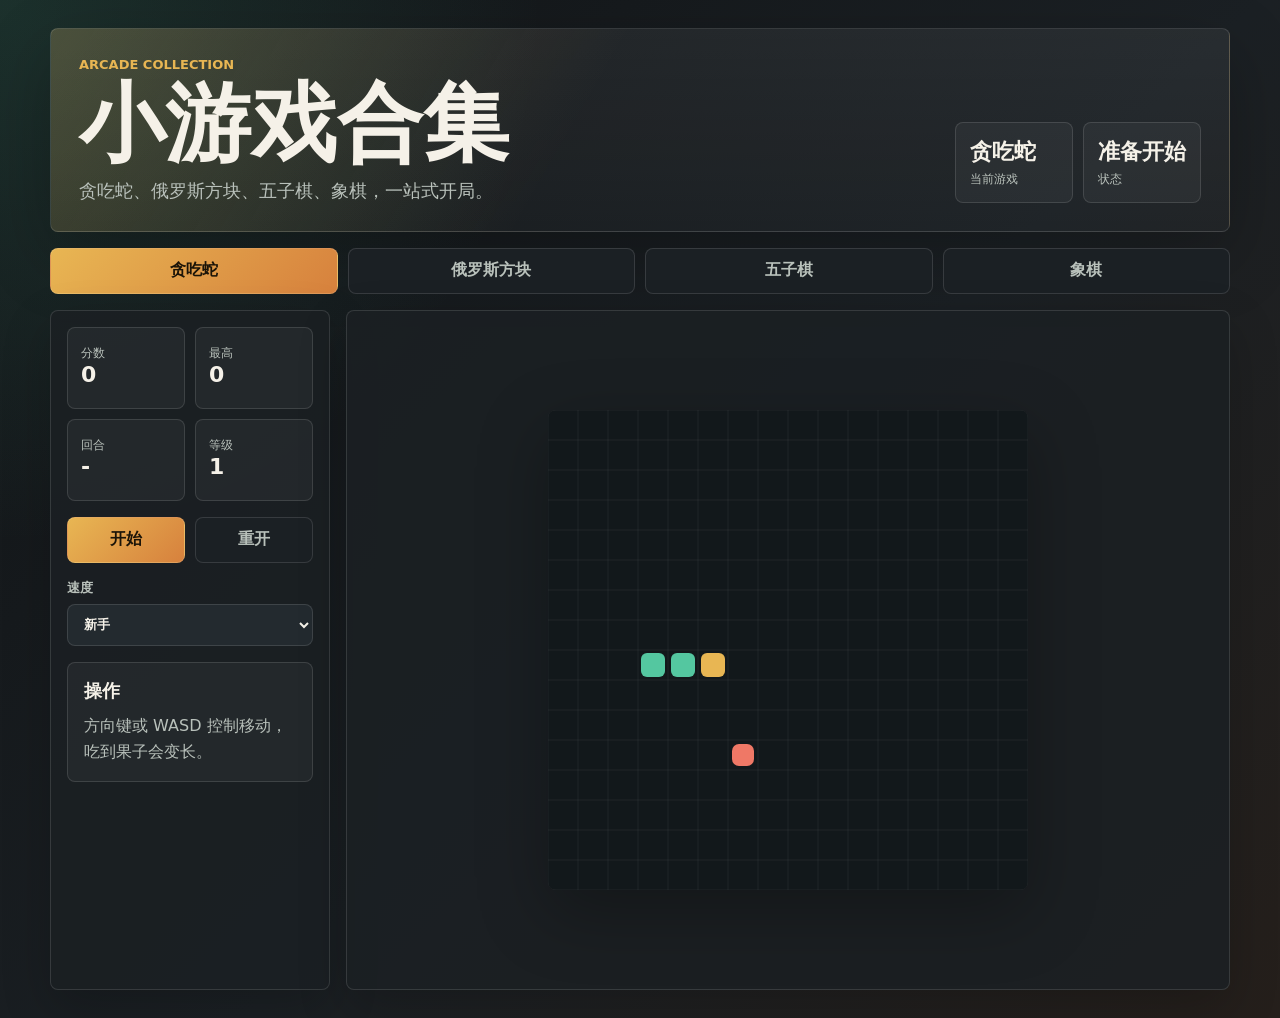
==== index.html @ adc2804f "Build mini games Android APK workflow" ====
<!doctype html>
<html lang="zh-CN">
  <head>
    <meta charset="UTF-8" />
    <meta name="viewport" content="width=device-width, initial-scale=1.0" />
    <title>小游戏合集</title>
    <link rel="stylesheet" href="styles.css" />
  </head>
  <body>
    <div id="splash" class="splash">
      <img src="assets/logo.jpg" alt="应用 Logo" />
      <div class="splash-title">
        <span>润</span><span>杰</span><span>的</span><span>小</span><span>游</span><span>戏</span>
      </div>
    </div>

    <main class="app-shell">
      <section class="hero">
        <div>
          <p class="eyebrow">Arcade Collection</p>
          <h1>小游戏合集</h1>
          <p class="subtitle">贪吃蛇、俄罗斯方块、五子棋、象棋，一站式开局。</p>
        </div>
        <div class="hero-stats">
          <div><span id="gameLabel">贪吃蛇</span><small>当前游戏</small></div>
          <div><span id="statusLabel">准备开始</span><small>状态</small></div>
        </div>
      </section>

      <nav class="game-tabs" aria-label="游戏列表">
        <button class="tab active" data-game="snake">贪吃蛇</button>
        <button class="tab" data-game="tetris">俄罗斯方块</button>
        <button class="tab" data-game="gomoku">五子棋</button>
        <button class="tab" data-game="xiangqi">象棋</button>
      </nav>

      <section class="stage">
        <aside class="side-panel">
          <div class="score-grid">
            <div>
              <small>分数</small>
              <strong id="score">0</strong>
            </div>
            <div>
              <small>最高</small>
              <strong id="best">0</strong>
            </div>
            <div>
              <small>回合</small>
              <strong id="turn">-</strong>
            </div>
            <div>
              <small>等级</small>
              <strong id="level">1</strong>
            </div>
          </div>

          <div class="controls">
            <button id="startBtn" class="primary">开始</button>
            <button id="resetBtn">重开</button>
          </div>

          <div class="settings">
            <label id="speedControl">
              <span>速度</span>
              <select id="snakeSpeed">
                <option value="240" selected>新手</option>
                <option value="180">中速</option>
                <option value="125">高速</option>
                <option value="85">极限</option>
              </select>
            </label>
            <label id="modeControl">
              <span>模式</span>
              <select id="battleMode">
                <option value="human">双人对战</option>
                <option value="ai" selected>人机对战</option>
              </select>
            </label>
            <label id="difficultyControl">
              <span>难度</span>
              <select id="aiLevel">
                <option value="beginner">新手</option>
                <option value="medium" selected>中级</option>
                <option value="master">大师</option>
              </select>
            </label>
          </div>

          <div class="help">
            <h2 id="helpTitle">操作</h2>
            <p id="helpText">方向键或 WASD 控制移动，吃到果子会变长。</p>
          </div>
        </aside>

        <section class="game-area">
          <canvas id="snakeCanvas" width="480" height="480" class="game-canvas active"></canvas>
          <div id="tetrisWrap" class="tetris-wrap">
            <canvas id="tetrisCanvas" width="300" height="600" class="game-canvas"></canvas>
            <aside class="next-panel">
              <small>下一个</small>
              <canvas id="nextCanvas" width="150" height="150"></canvas>
            </aside>
          </div>
          <canvas id="gomokuCanvas" width="560" height="560" class="game-canvas"></canvas>
          <div id="xiangqiBoard" class="xiangqi-board" aria-label="中国象棋棋盘"></div>
          <button id="fallBtn" class="fall-btn">下落</button>
        </section>
      </section>
    </main>

    <div id="resultModal" class="modal" role="dialog" aria-modal="true" aria-labelledby="modalTitle">
      <div class="modal-card">
        <p class="eyebrow">本局结束</p>
        <h2 id="modalTitle">游戏结束</h2>
        <p id="modalMessage">本局已经无法继续进行。</p>
        <button id="modalRestart" class="primary">重开本局</button>
      </div>
    </div>

    <script src="vendor/xqwlight/position.js"></script>
    <script src="vendor/xqwlight/search.js"></script>
    <script src="vendor/xqwlight/book.js"></script>
    <script src="vendor/xqwlight/cchess.js"></script>
    <script src="app.js"></script>
  </body>
</html>
---- styles.css ----
:root {
  color-scheme: dark;
  --bg: #111416;
  --panel: #1b2024;
  --panel-2: #232a2f;
  --text: #f5f1e8;
  --muted: #b9c1bb;
  --line: rgba(255, 255, 255, 0.12);
  --gold: #e8b653;
  --jade: #54c7a0;
  --coral: #ef7866;
  --ink: #151515;
}

* {
  box-sizing: border-box;
}

body {
  margin: 0;
  min-height: 100vh;
  font-family:
    Inter, "Microsoft YaHei", "PingFang SC", system-ui, -apple-system, sans-serif;
  background:
    radial-gradient(circle at top left, rgba(84, 199, 160, 0.16), transparent 34rem),
    linear-gradient(135deg, #111416 0%, #1b2024 55%, #251f1b 100%);
  color: var(--text);
}

.splash {
  position: fixed;
  inset: 0;
  z-index: 50;
  display: grid;
  place-items: center;
  align-content: center;
  gap: 22px;
  background: #111416;
  animation: splashExit 0.7s ease 5.3s forwards;
}

.splash img {
  width: min(46vw, 230px);
  aspect-ratio: 1;
  border-radius: 28px;
  object-fit: cover;
  opacity: 0;
  transform: scale(0.92);
  animation: logoAppear 2.6s ease forwards;
  box-shadow: 0 26px 90px rgba(0, 0, 0, 0.46);
}

.splash-title {
  display: flex;
  gap: 6px;
  font-size: clamp(28px, 8vw, 48px);
  font-weight: 950;
  color: var(--gold);
}

.splash-title span {
  opacity: 0;
  transform: translateY(56px) scale(0.92);
  animation: titleHop 0.72s cubic-bezier(0.2, 1.4, 0.28, 1) forwards;
}

.splash-title span:nth-child(1) { animation-delay: 2.25s; }
.splash-title span:nth-child(2) { animation-delay: 2.45s; }
.splash-title span:nth-child(3) { animation-delay: 2.65s; }
.splash-title span:nth-child(4) { animation-delay: 2.85s; }
.splash-title span:nth-child(5) { animation-delay: 3.05s; }
.splash-title span:nth-child(6) { animation-delay: 3.25s; }

@keyframes logoAppear {
  0% { opacity: 0; transform: scale(0.86); filter: blur(8px); }
  100% { opacity: 1; transform: scale(1); filter: blur(0); }
}

@keyframes titleHop {
  0% { opacity: 0; transform: translateY(56px) scale(0.92); }
  68% { opacity: 1; transform: translateY(-8px) scale(1.05); }
  100% { opacity: 1; transform: translateY(0) scale(1); }
}

@keyframes splashExit {
  to { opacity: 0; visibility: hidden; pointer-events: none; }
}

button {
  border: 0;
  color: inherit;
  font: inherit;
  cursor: pointer;
}

.app-shell {
  width: min(1180px, calc(100% - 32px));
  margin: 0 auto;
  padding: 28px 0;
}

.hero {
  display: flex;
  align-items: end;
  justify-content: space-between;
  gap: 24px;
  min-height: 176px;
  padding: 28px;
  border: 1px solid var(--line);
  border-radius: 8px;
  background:
    linear-gradient(120deg, rgba(232, 182, 83, 0.18), transparent 45%),
    linear-gradient(180deg, rgba(255, 255, 255, 0.06), rgba(255, 255, 255, 0.02));
  box-shadow: 0 24px 70px rgba(0, 0, 0, 0.24);
}

.eyebrow {
  margin: 0 0 10px;
  color: var(--gold);
  font-size: 13px;
  font-weight: 800;
  text-transform: uppercase;
}

h1 {
  margin: 0;
  font-size: clamp(42px, 8vw, 86px);
  line-height: 0.96;
}

.subtitle {
  max-width: 620px;
  margin: 14px 0 0;
  color: var(--muted);
  font-size: 18px;
}

.hero-stats {
  display: grid;
  grid-template-columns: repeat(2, minmax(118px, 1fr));
  gap: 10px;
}

.hero-stats div,
.score-grid div,
.help {
  border: 1px solid var(--line);
  border-radius: 8px;
  background: rgba(255, 255, 255, 0.045);
}

.hero-stats div {
  padding: 14px;
}

.hero-stats span,
.score-grid strong {
  display: block;
  font-size: 22px;
  font-weight: 850;
}

small {
  display: block;
  margin-top: 4px;
  color: var(--muted);
  font-size: 12px;
}

.game-tabs {
  display: grid;
  grid-template-columns: repeat(4, 1fr);
  gap: 10px;
  margin: 16px 0;
}

.tab,
.controls button {
  min-height: 46px;
  border: 1px solid var(--line);
  border-radius: 8px;
  background: var(--panel);
  color: var(--muted);
  font-weight: 750;
  transition: transform 0.16s ease, background 0.16s ease, color 0.16s ease;
}

.tab:hover,
.controls button:hover {
  transform: translateY(-1px);
  color: var(--text);
}

.tab.active,
.controls .primary {
  background: linear-gradient(135deg, var(--gold), #d7813d);
  color: #1b1408;
}

.stage {
  display: grid;
  grid-template-columns: 280px 1fr;
  gap: 16px;
  align-items: stretch;
}

.side-panel,
.game-area {
  border: 1px solid var(--line);
  border-radius: 8px;
  background: rgba(27, 32, 36, 0.86);
  box-shadow: 0 18px 50px rgba(0, 0, 0, 0.2);
}

.side-panel {
  padding: 16px;
}

.score-grid {
  display: grid;
  grid-template-columns: repeat(2, 1fr);
  gap: 10px;
}

.score-grid div {
  min-height: 82px;
  padding: 13px;
}

.controls {
  display: grid;
  grid-template-columns: 1fr 1fr;
  gap: 10px;
  margin: 16px 0;
}

.settings {
  display: grid;
  gap: 10px;
  margin-bottom: 16px;
}

.settings label {
  display: grid;
  gap: 7px;
  color: var(--muted);
  font-size: 13px;
  font-weight: 750;
}

.settings select {
  width: 100%;
  min-height: 42px;
  border: 1px solid var(--line);
  border-radius: 8px;
  background: var(--panel-2);
  color: var(--text);
  padding: 0 12px;
  font: inherit;
}

.settings .hidden {
  display: none;
}

.help {
  padding: 16px;
}

.help h2 {
  margin: 0 0 10px;
  font-size: 18px;
}

.help p {
  margin: 0;
  color: var(--muted);
  line-height: 1.65;
}

.game-area {
  position: relative;
  display: grid;
  place-items: center;
  min-height: 680px;
  padding: 22px;
  overflow: auto;
}

.fall-btn {
  display: none;
  position: absolute;
  right: 24px;
  bottom: 24px;
  min-width: 86px;
  min-height: 52px;
  border-radius: 8px;
  background: linear-gradient(135deg, var(--jade), #2e9d80);
  color: #081713;
  font-weight: 900;
  box-shadow: 0 14px 34px rgba(0, 0, 0, 0.28);
}

.fall-btn.show {
  display: block;
}

.game-canvas {
  display: none;
  max-width: 100%;
  height: auto;
  border-radius: 8px;
  background: #101416;
  box-shadow: inset 0 0 0 1px var(--line), 0 22px 70px rgba(0, 0, 0, 0.28);
}

.game-canvas.active,
.xiangqi-board.active,
.tetris-wrap.active {
  display: block;
}

.tetris-wrap {
  display: none;
  grid-template-columns: auto 170px;
  gap: 18px;
  align-items: start;
}

.tetris-wrap.active {
  display: grid;
}

.tetris-wrap .game-canvas {
  display: block;
}

.next-panel {
  border: 1px solid var(--line);
  border-radius: 8px;
  background: rgba(255, 255, 255, 0.045);
  padding: 14px;
}

.next-panel small {
  margin: 0 0 10px;
  color: var(--gold);
  font-weight: 850;
}

#nextCanvas {
  width: 100%;
  height: auto;
  border-radius: 8px;
  background: #101416;
  box-shadow: inset 0 0 0 1px var(--line);
}

.xiangqi-board {
  display: none;
  position: relative;
  width: min(640px, 88vw);
  aspect-ratio: 9 / 10;
  border: 3px solid #4a2a17;
  border-radius: 8px;
  background: #d7a35d;
  box-shadow: inset 0 0 0 8px rgba(93, 50, 22, 0.12), 0 24px 70px rgba(0, 0, 0, 0.24);
}

.x-line {
  position: absolute;
  background: rgba(64, 35, 18, 0.72);
  pointer-events: none;
}

.x-river {
  position: absolute;
  left: 0;
  right: 0;
  top: 45%;
  height: 10%;
  display: grid;
  place-items: center;
  color: rgba(72, 37, 17, 0.56);
  font-size: clamp(22px, 5vw, 42px);
  font-weight: 900;
  pointer-events: none;
}

.piece {
  position: absolute;
  display: grid;
  place-items: center;
  width: 8.5%;
  aspect-ratio: 1;
  transform: translate(-50%, -50%);
  border-radius: 50%;
  border: 2px solid #5b321c;
  background: #f6ddaf;
  color: #1c1712;
  font-size: clamp(16px, 3.4vw, 28px);
  font-weight: 900;
  box-shadow: 0 5px 0 rgba(81, 43, 20, 0.35), 0 14px 26px rgba(35, 20, 12, 0.2);
}

.piece.red {
  color: #c92620;
}

.piece.selected {
  outline: 4px solid rgba(84, 199, 160, 0.88);
}

.modal {
  position: fixed;
  inset: 0;
  z-index: 20;
  display: none;
  place-items: center;
  padding: 22px;
  background: rgba(10, 12, 14, 0.72);
  backdrop-filter: blur(10px);
}

.modal.show {
  display: grid;
}

.modal-card {
  width: min(420px, 100%);
  border: 1px solid var(--line);
  border-radius: 8px;
  background: linear-gradient(180deg, #232a2f, #171b1f);
  padding: 26px;
  box-shadow: 0 28px 90px rgba(0, 0, 0, 0.42);
  text-align: center;
}

.modal-card h2 {
  margin: 6px 0 12px;
  font-size: 32px;
}

.modal-card p {
  margin: 0 0 18px;
  color: var(--muted);
  line-height: 1.65;
}

.modal-card button {
  width: 100%;
  min-height: 48px;
  border-radius: 8px;
  background: linear-gradient(135deg, var(--gold), #d7813d);
  color: #1b1408;
  font-weight: 850;
}

@media (max-width: 860px) {
  .app-shell {
    width: min(100% - 20px, 680px);
    padding: 10px 0 20px;
  }

  .hero,
  .stage {
    grid-template-columns: 1fr;
  }

  .hero {
    display: block;
    padding: 22px;
  }

  .hero-stats {
    margin-top: 18px;
  }

  .game-tabs {
    grid-template-columns: repeat(2, 1fr);
  }

  .game-area {
    min-height: 420px;
    padding: 12px;
  }

  .fall-btn {
    right: 16px;
    bottom: 16px;
  }

  .tetris-wrap {
    grid-template-columns: 1fr;
  }

  .next-panel {
    width: min(180px, 100%);
    margin: 0 auto;
  }
}
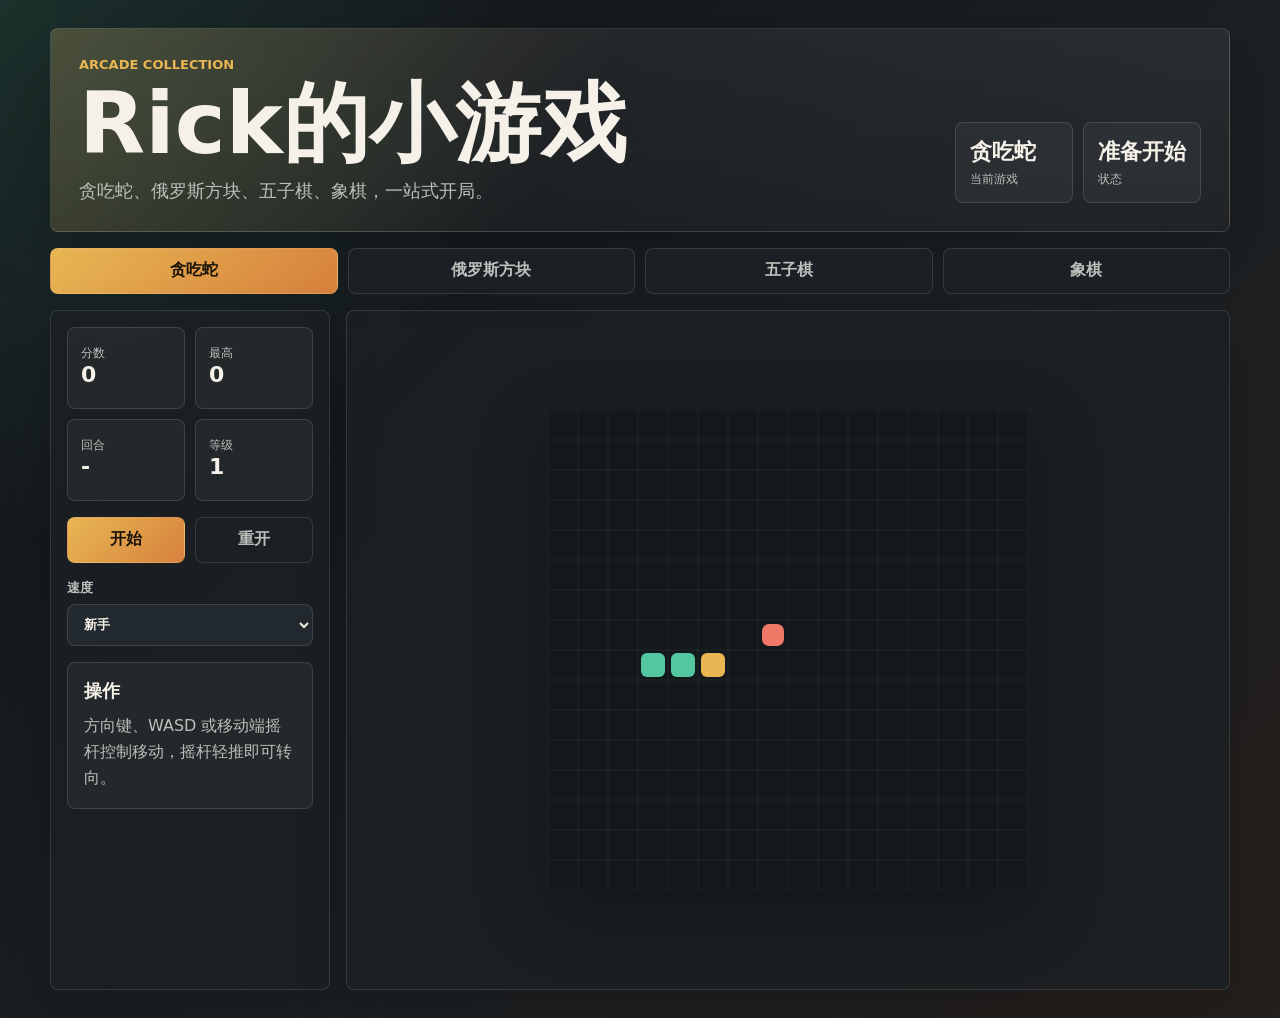
==== commit e4157a9b: "Improve mobile controls and xiangqi board" ====
--- a/index.html
+++ b/index.html
@@ -3,14 +3,16 @@
   <head>
     <meta charset="UTF-8" />
     <meta name="viewport" content="width=device-width, initial-scale=1.0" />
-    <title>小游戏合集</title>
+    <title>Rick的小游戏</title>
     <link rel="stylesheet" href="styles.css" />
   </head>
   <body>
     <div id="splash" class="splash">
-      <img src="assets/logo.jpg" alt="应用 Logo" />
+      <div class="splash-logo-wrap">
+        <img src="assets/logo.jpg" alt="Rick的小游戏 Logo" />
+      </div>
       <div class="splash-title">
-        <span>润</span><span>杰</span><span>的</span><span>小</span><span>游</span><span>戏</span>
+        <span>R</span><span>i</span><span>c</span><span>k</span><span>的</span><span>小游戏</span>
       </div>
     </div>
 
@@ -18,7 +20,7 @@
       <section class="hero">
         <div>
           <p class="eyebrow">Arcade Collection</p>
-          <h1>小游戏合集</h1>
+          <h1>Rick的小游戏</h1>
           <p class="subtitle">贪吃蛇、俄罗斯方块、五子棋、象棋，一站式开局。</p>
         </div>
         <div class="hero-stats">
@@ -89,7 +91,7 @@
 
           <div class="help">
             <h2 id="helpTitle">操作</h2>
-            <p id="helpText">方向键或 WASD 控制移动，吃到果子会变长。</p>
+            <p id="helpText">方向键、WASD 或摇杆控制移动，吃到果子会变长。</p>
           </div>
         </aside>
 
@@ -104,7 +106,18 @@
           </div>
           <canvas id="gomokuCanvas" width="560" height="560" class="game-canvas"></canvas>
           <div id="xiangqiBoard" class="xiangqi-board" aria-label="中国象棋棋盘"></div>
-          <button id="fallBtn" class="fall-btn">下落</button>
+
+          <div id="snakeStick" class="joystick" aria-label="贪吃蛇方向摇杆">
+            <div class="joystick-base">
+              <div id="joystickKnob" class="joystick-knob"></div>
+            </div>
+          </div>
+
+          <div id="tetrisControls" class="tetris-controls" aria-label="俄罗斯方块移动控制">
+            <button id="tetrisLeft" type="button">左</button>
+            <button id="fallBtn" type="button">下落</button>
+            <button id="tetrisRight" type="button">右</button>
+          </div>
         </section>
       </section>
     </main>
--- a/styles.css
+++ b/styles.css
@@ -34,28 +34,39 @@
   display: grid;
   place-items: center;
   align-content: center;
-  gap: 22px;
-  background: #111416;
+  gap: 18px;
+  background: #fff;
   animation: splashExit 0.7s ease 5.3s forwards;
 }
 
-.splash img {
+.splash-logo-wrap {
   width: min(46vw, 230px);
   aspect-ratio: 1;
-  border-radius: 28px;
-  object-fit: cover;
+  display: grid;
+  place-items: center;
+  border-radius: 30px;
+  background: #fff;
   opacity: 0;
   transform: scale(0.92);
   animation: logoAppear 2.6s ease forwards;
-  box-shadow: 0 26px 90px rgba(0, 0, 0, 0.46);
+  box-shadow: 0 18px 52px rgba(22, 24, 28, 0.08);
+}
+
+.splash img {
+  width: 100%;
+  height: 100%;
+  border-radius: 28px;
+  object-fit: cover;
 }
 
 .splash-title {
   display: flex;
-  gap: 6px;
-  font-size: clamp(28px, 8vw, 48px);
+  align-items: baseline;
+  gap: 5px;
+  font-size: clamp(28px, 8vw, 46px);
   font-weight: 950;
-  color: var(--gold);
+  color: #16181c;
+  letter-spacing: 0;
 }
 
 .splash-title span {
@@ -288,21 +299,84 @@
 }
 
 .fall-btn {
+  min-width: 88px;
+}
+
+.joystick,
+.tetris-controls {
   display: none;
+  min-width: 86px;
+}
+
+.joystick.show {
+  display: grid;
+}
+
+.joystick {
   position: absolute;
-  right: 24px;
+  left: 24px;
   bottom: 24px;
-  min-width: 86px;
+  width: 126px;
+  aspect-ratio: 1;
+  place-items: center;
+  touch-action: none;
+  user-select: none;
+}
+
+.joystick-base {
+  position: relative;
+  width: 112px;
+  aspect-ratio: 1;
+  border: 1px solid rgba(255, 255, 255, 0.28);
+  border-radius: 50%;
+  background:
+    radial-gradient(circle at 50% 50%, rgba(255, 255, 255, 0.18), rgba(255, 255, 255, 0.05) 62%, rgba(255, 255, 255, 0.12));
+  box-shadow: 0 16px 36px rgba(0, 0, 0, 0.34);
+  backdrop-filter: blur(10px);
+}
+
+.joystick-knob {
+  position: absolute;
+  left: 50%;
+  top: 50%;
+  width: 48px;
+  aspect-ratio: 1;
+  border-radius: 50%;
+  transform: translate(-50%, -50%);
+  background: linear-gradient(135deg, var(--gold), #f6d48a);
+  box-shadow: 0 8px 18px rgba(0, 0, 0, 0.28);
+  transition: transform 0.08s ease;
+}
+
+.tetris-controls.show {
+  display: grid;
+}
+
+.tetris-controls {
+  position: absolute;
+  left: 50%;
+  bottom: 18px;
+  transform: translateX(-50%);
+  grid-template-columns: repeat(3, minmax(74px, 1fr));
+  gap: 10px;
+  width: min(320px, calc(100% - 28px));
+}
+
+.tetris-controls button {
   min-height: 52px;
   border-radius: 8px;
+  background: rgba(255, 255, 255, 0.12);
+  color: #081713;
+  color: var(--text);
+  font-weight: 900;
+  border: 1px solid rgba(255, 255, 255, 0.18);
+  box-shadow: 0 14px 34px rgba(0, 0, 0, 0.28);
+  backdrop-filter: blur(10px);
+}
+
+.tetris-controls #fallBtn {
   background: linear-gradient(135deg, var(--jade), #2e9d80);
   color: #081713;
-  font-weight: 900;
-  box-shadow: 0 14px 34px rgba(0, 0, 0, 0.28);
-}
-
-.fall-btn.show {
-  display: block;
 }
 
 .game-canvas {
@@ -361,29 +435,38 @@
   position: relative;
   width: min(640px, 88vw);
   aspect-ratio: 9 / 10;
-  border: 3px solid #4a2a17;
-  border-radius: 8px;
-  background: #d7a35d;
-  box-shadow: inset 0 0 0 8px rgba(93, 50, 22, 0.12), 0 24px 70px rgba(0, 0, 0, 0.24);
+  border: 5px solid #2e2118;
+  border-radius: 8px;
+  background:
+    linear-gradient(90deg, rgba(255, 228, 156, 0.22), transparent 9%, transparent 91%, rgba(102, 63, 29, 0.18)),
+    linear-gradient(180deg, #e5b86c, #d9a157 48%, #e2ae62);
+  box-shadow:
+    inset 0 0 0 9px rgba(85, 48, 22, 0.12),
+    inset 0 0 42px rgba(90, 52, 18, 0.18),
+    0 24px 70px rgba(0, 0, 0, 0.24);
+  overflow: visible;
 }
 
 .x-line {
   position: absolute;
-  background: rgba(64, 35, 18, 0.72);
+  background: rgba(69, 42, 22, 0.78);
   pointer-events: none;
 }
 
 .x-river {
   position: absolute;
-  left: 0;
-  right: 0;
+  left: 7%;
+  right: 7%;
   top: 45%;
   height: 10%;
   display: grid;
   place-items: center;
-  color: rgba(72, 37, 17, 0.56);
-  font-size: clamp(22px, 5vw, 42px);
+  border-top: 4px solid rgba(69, 42, 22, 0.72);
+  border-bottom: 4px solid rgba(69, 42, 22, 0.72);
+  color: rgba(89, 54, 26, 0.52);
+  font-size: clamp(22px, 5vw, 40px);
   font-weight: 900;
+  letter-spacing: 0;
   pointer-events: none;
 }
 
@@ -391,16 +474,18 @@
   position: absolute;
   display: grid;
   place-items: center;
-  width: 8.5%;
+  width: clamp(32px, 8.1%, 58px);
   aspect-ratio: 1;
   transform: translate(-50%, -50%);
   border-radius: 50%;
-  border: 2px solid #5b321c;
-  background: #f6ddaf;
+  border: 4px solid #6f3d20;
+  background: radial-gradient(circle at 35% 28%, #fff2c6, #f2d18e 70%, #d9a962);
   color: #1c1712;
-  font-size: clamp(16px, 3.4vw, 28px);
+  font-size: clamp(17px, 3.3vw, 28px);
   font-weight: 900;
-  box-shadow: 0 5px 0 rgba(81, 43, 20, 0.35), 0 14px 26px rgba(35, 20, 12, 0.2);
+  box-shadow: 0 5px 0 rgba(68, 36, 18, 0.5), 0 13px 24px rgba(35, 20, 12, 0.28);
+  z-index: 2;
+  touch-action: manipulation;
 }
 
 .piece.red {
@@ -408,7 +493,8 @@
 }
 
 .piece.selected {
-  outline: 4px solid rgba(84, 199, 160, 0.88);
+  outline: 4px solid rgba(84, 199, 160, 0.92);
+  outline-offset: 3px;
 }
 
 .modal {
@@ -485,9 +571,18 @@
     padding: 12px;
   }
 
-  .fall-btn {
-    right: 16px;
-    bottom: 16px;
+  .joystick {
+    left: 14px;
+    bottom: 14px;
+    width: 110px;
+  }
+
+  .joystick-base {
+    width: 100px;
+  }
+
+  .joystick-knob {
+    width: 42px;
   }
 
   .tetris-wrap {
@@ -498,4 +593,15 @@
     width: min(180px, 100%);
     margin: 0 auto;
   }
-}
+
+  .xiangqi-board {
+    width: min(94vw, 620px);
+  }
+}
+
+@media (pointer: fine) and (min-width: 861px) {
+  .joystick.show,
+  .tetris-controls.show {
+    display: none;
+  }
+}
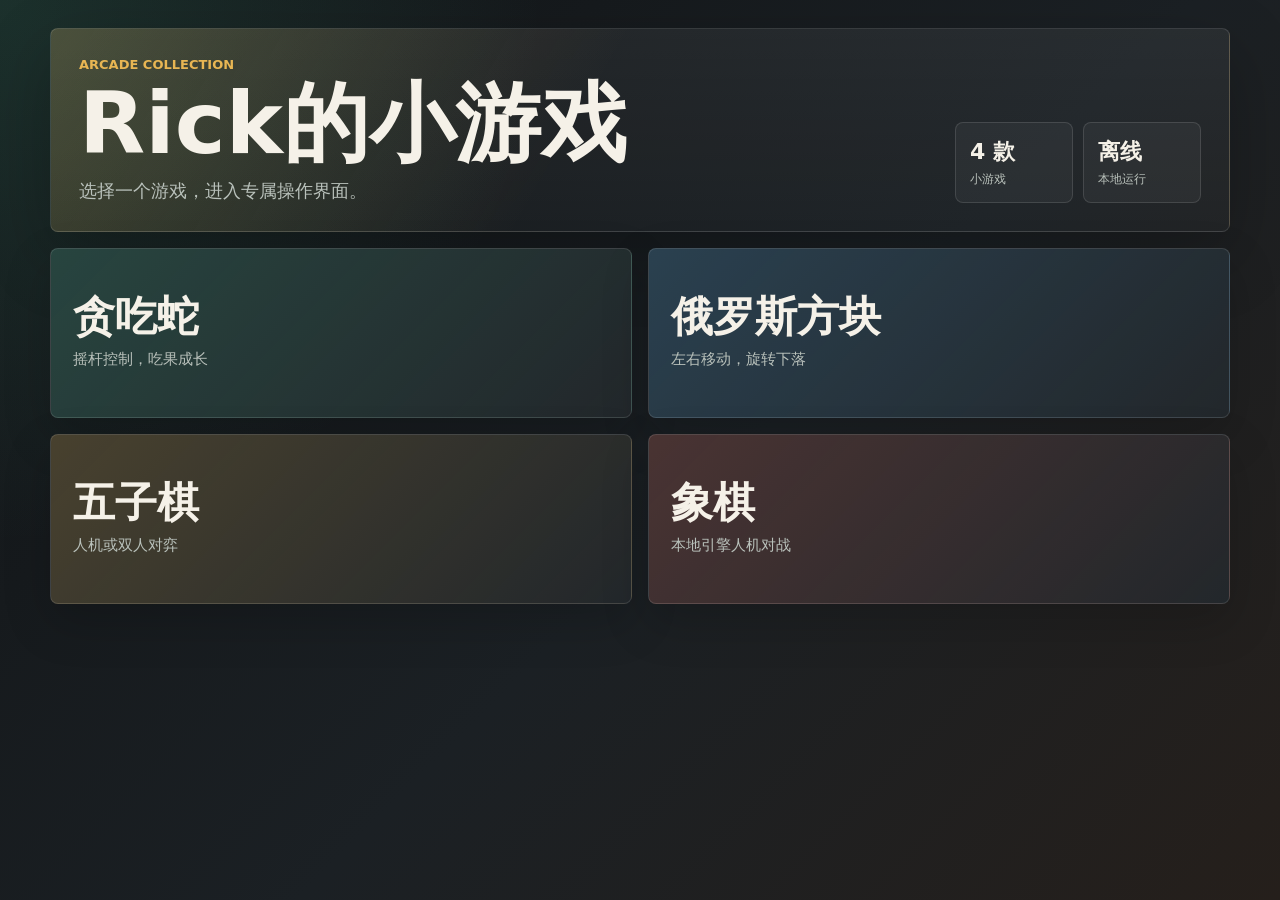
==== commit 7cdaf918: "Split Android app into home and game screens" ====
--- a/index.html
+++ b/index.html
@@ -17,10 +17,53 @@
     </div>
 
     <main class="app-shell">
-      <section class="hero">
+      <section id="homeScreen" class="home-screen active">
+        <section class="hero">
+          <div>
+            <p class="eyebrow">Arcade Collection</p>
+            <h1>Rick的小游戏</h1>
+            <p class="subtitle">选择一个游戏，进入专属操作界面。</p>
+          </div>
+          <div class="hero-stats">
+            <div><span>4 款</span><small>小游戏</small></div>
+            <div><span>离线</span><small>本地运行</small></div>
+          </div>
+        </section>
+
+        <section class="game-menu" aria-label="游戏大厅">
+          <button class="game-choice snake-choice" data-game="snake">
+            <strong>贪吃蛇</strong>
+            <span>摇杆控制，吃果成长</span>
+          </button>
+          <button class="game-choice tetris-choice" data-game="tetris">
+            <strong>俄罗斯方块</strong>
+            <span>左右移动，旋转下落</span>
+          </button>
+          <button class="game-choice gomoku-choice" data-game="gomoku">
+            <strong>五子棋</strong>
+            <span>人机或双人对弈</span>
+          </button>
+          <button class="game-choice xiangqi-choice" data-game="xiangqi">
+            <strong>象棋</strong>
+            <span>本地引擎人机对战</span>
+          </button>
+        </section>
+      </section>
+
+      <section id="gameScreen" class="game-screen">
+        <section class="game-header">
+          <button id="backHomeBtn" class="back-btn" type="button">返回主界面</button>
+          <div>
+            <p class="eyebrow">Now Playing</p>
+            <h1 id="gameTitle">贪吃蛇</h1>
+          </div>
+          <button id="topResetBtn" class="back-btn" type="button">重开</button>
+        </section>
+
+        <section class="hero compact-hero">
         <div>
           <p class="eyebrow">Arcade Collection</p>
-          <h1>Rick的小游戏</h1>
+          <h1>游戏状态</h1>
           <p class="subtitle">贪吃蛇、俄罗斯方块、五子棋、象棋，一站式开局。</p>
         </div>
         <div class="hero-stats">
@@ -28,13 +71,6 @@
           <div><span id="statusLabel">准备开始</span><small>状态</small></div>
         </div>
       </section>
-
-      <nav class="game-tabs" aria-label="游戏列表">
-        <button class="tab active" data-game="snake">贪吃蛇</button>
-        <button class="tab" data-game="tetris">俄罗斯方块</button>
-        <button class="tab" data-game="gomoku">五子棋</button>
-        <button class="tab" data-game="xiangqi">象棋</button>
-      </nav>
 
       <section class="stage">
         <aside class="side-panel">
@@ -120,6 +156,7 @@
           </div>
         </section>
       </section>
+      </section>
     </main>
 
     <div id="resultModal" class="modal" role="dialog" aria-modal="true" aria-labelledby="modalTitle">
--- a/styles.css
+++ b/styles.css
@@ -108,6 +108,95 @@
   width: min(1180px, calc(100% - 32px));
   margin: 0 auto;
   padding: 28px 0;
+}
+
+.home-screen,
+.game-screen {
+  display: none;
+}
+
+.home-screen.active,
+.game-screen.active {
+  display: block;
+}
+
+.game-menu {
+  display: grid;
+  grid-template-columns: repeat(2, minmax(0, 1fr));
+  gap: 16px;
+  margin-top: 16px;
+}
+
+.game-choice {
+  min-height: 170px;
+  border: 1px solid var(--line);
+  border-radius: 8px;
+  background:
+    linear-gradient(135deg, rgba(255, 255, 255, 0.08), rgba(255, 255, 255, 0.02)),
+    var(--panel);
+  color: var(--text);
+  padding: 22px;
+  text-align: left;
+  box-shadow: 0 18px 48px rgba(0, 0, 0, 0.18);
+  transition: transform 0.16s ease, border-color 0.16s ease, background 0.16s ease;
+}
+
+.game-choice:hover {
+  transform: translateY(-2px);
+  border-color: rgba(232, 182, 83, 0.62);
+}
+
+.game-choice strong {
+  display: block;
+  font-size: clamp(24px, 5vw, 42px);
+  line-height: 1;
+}
+
+.game-choice span {
+  display: block;
+  margin-top: 12px;
+  color: var(--muted);
+  font-size: 15px;
+}
+
+.snake-choice { background: linear-gradient(135deg, rgba(84, 199, 160, 0.22), rgba(255, 255, 255, 0.03)), var(--panel); }
+.tetris-choice { background: linear-gradient(135deg, rgba(102, 194, 255, 0.2), rgba(255, 255, 255, 0.03)), var(--panel); }
+.gomoku-choice { background: linear-gradient(135deg, rgba(232, 182, 83, 0.22), rgba(255, 255, 255, 0.03)), var(--panel); }
+.xiangqi-choice { background: linear-gradient(135deg, rgba(239, 120, 102, 0.22), rgba(255, 255, 255, 0.03)), var(--panel); }
+
+.game-header {
+  display: grid;
+  grid-template-columns: 140px 1fr 100px;
+  align-items: center;
+  gap: 12px;
+  margin-bottom: 12px;
+}
+
+.game-header h1 {
+  font-size: clamp(30px, 6vw, 56px);
+  text-align: center;
+}
+
+.game-header .eyebrow {
+  text-align: center;
+}
+
+.back-btn {
+  min-height: 46px;
+  border: 1px solid var(--line);
+  border-radius: 8px;
+  background: var(--panel);
+  color: var(--text);
+  font-weight: 850;
+}
+
+.compact-hero {
+  min-height: 116px;
+  padding: 18px 22px;
+}
+
+.compact-hero h1 {
+  font-size: clamp(28px, 5vw, 44px);
 }
 
 .hero {
@@ -548,6 +637,38 @@
     padding: 10px 0 20px;
   }
 
+  .game-menu {
+    grid-template-columns: 1fr;
+    gap: 12px;
+  }
+
+  .game-choice {
+    min-height: 118px;
+    padding: 18px;
+  }
+
+  .game-header {
+    grid-template-columns: 1fr 1fr;
+    gap: 10px;
+  }
+
+  .game-header div {
+    grid-column: 1 / -1;
+    grid-row: 1;
+  }
+
+  .game-header h1 {
+    font-size: 34px;
+  }
+
+  .back-btn {
+    grid-row: 2;
+  }
+
+  .compact-hero {
+    display: none;
+  }
+
   .hero,
   .stage {
     grid-template-columns: 1fr;
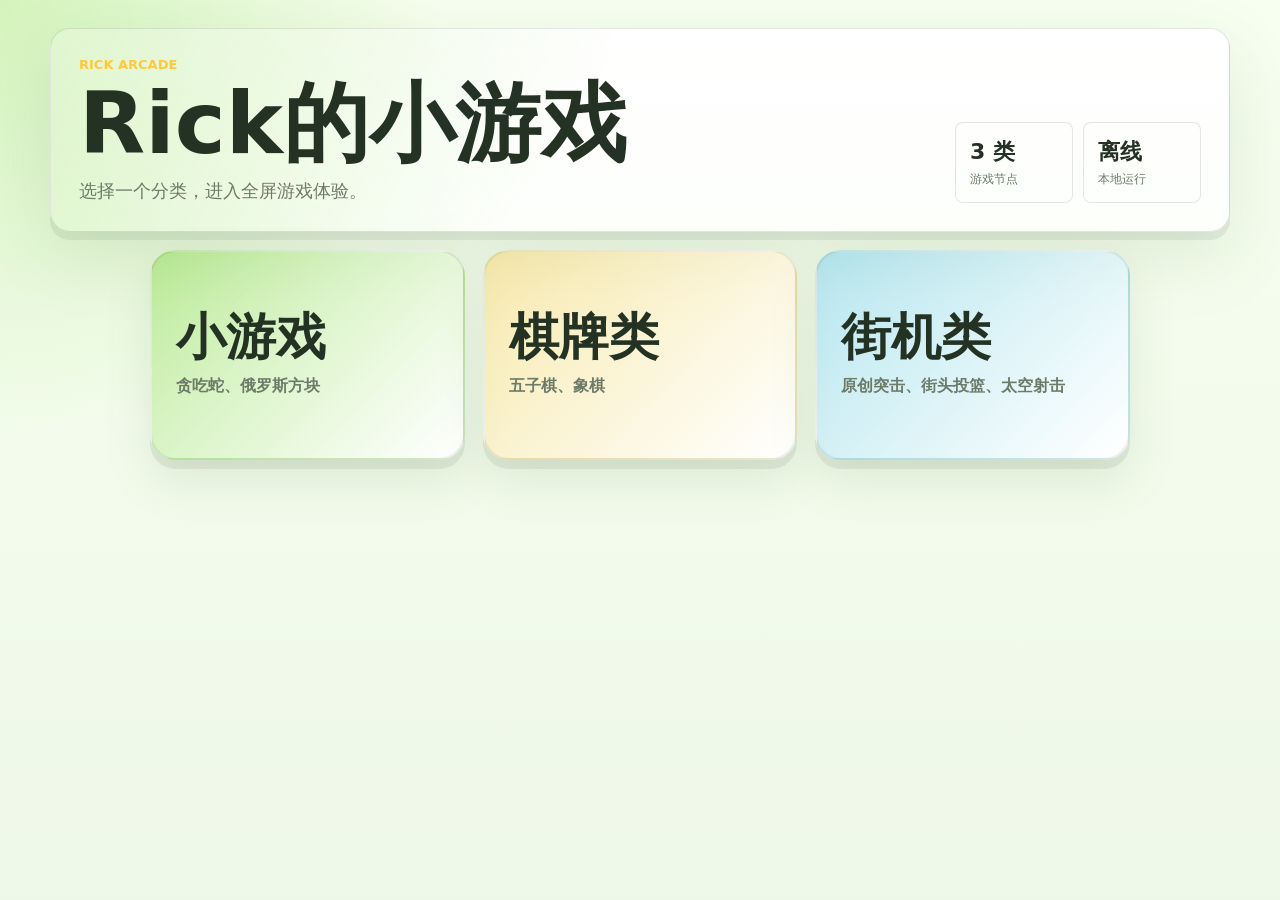
==== commit d1267f6a: "Redesign app flow and category-specific controls" ====
--- a/index.html
+++ b/index.html
@@ -9,127 +9,92 @@
   <body>
     <div id="splash" class="splash">
       <div class="splash-logo-wrap">
-        <img src="assets/logo.jpg" alt="Rick的小游戏 Logo" />
-      </div>
-      <div class="splash-title">
-        <span>R</span><span>i</span><span>c</span><span>k</span><span>的</span><span>小游戏</span>
+        <img src="assets/logo-transparent.png" alt="Rick的小游戏 Logo" />
       </div>
     </div>
 
     <main class="app-shell">
       <section id="homeScreen" class="home-screen active">
-        <section class="hero">
+        <section class="hero home-hero">
           <div>
-            <p class="eyebrow">Arcade Collection</p>
+            <p class="eyebrow">Rick Arcade</p>
             <h1>Rick的小游戏</h1>
-            <p class="subtitle">选择一个游戏，进入专属操作界面。</p>
+            <p class="subtitle">选择一个分类，进入全屏游戏体验。</p>
           </div>
           <div class="hero-stats">
-            <div><span>4 款</span><small>小游戏</small></div>
+            <div><span>3 类</span><small>游戏节点</small></div>
             <div><span>离线</span><small>本地运行</small></div>
           </div>
         </section>
 
-        <section class="game-menu" aria-label="游戏大厅">
-          <button class="game-choice snake-choice" data-game="snake">
+        <section class="category-menu" aria-label="游戏分类">
+          <button class="category-card mini-card" data-category="mini">
+            <strong>小游戏</strong>
+            <span>贪吃蛇、俄罗斯方块</span>
+          </button>
+          <button class="category-card board-card" data-category="board">
+            <strong>棋牌类</strong>
+            <span>五子棋、象棋</span>
+          </button>
+          <button class="category-card arcade-card" data-category="arcade">
+            <strong>街机类</strong>
+            <span>原创突击、街头投篮、太空射击</span>
+          </button>
+        </section>
+      </section>
+
+      <section id="libraryScreen" class="library-screen">
+        <header class="library-header">
+          <button id="libraryBackBtn" class="ghost-btn" type="button">返回主页</button>
+          <div>
+            <p class="eyebrow">Choose Game</p>
+            <h1 id="categoryTitle">小游戏</h1>
+          </div>
+        </header>
+        <section id="gameMenu" class="game-menu" aria-label="游戏列表">
+          <button class="game-choice snake-choice" data-game="snake" data-category="mini">
             <strong>贪吃蛇</strong>
             <span>摇杆控制，吃果成长</span>
           </button>
-          <button class="game-choice tetris-choice" data-game="tetris">
+          <button class="game-choice tetris-choice" data-game="tetris" data-category="mini">
             <strong>俄罗斯方块</strong>
             <span>左右移动，旋转下落</span>
           </button>
-          <button class="game-choice gomoku-choice" data-game="gomoku">
+          <button class="game-choice gomoku-choice" data-game="gomoku" data-category="board">
             <strong>五子棋</strong>
             <span>人机或双人对弈</span>
           </button>
-          <button class="game-choice xiangqi-choice" data-game="xiangqi">
+          <button class="game-choice xiangqi-choice" data-game="xiangqi" data-category="board">
             <strong>象棋</strong>
             <span>本地引擎人机对战</span>
           </button>
+          <button class="game-choice shooter-choice" data-game="shooter" data-category="arcade">
+            <strong>像素突击</strong>
+            <span>原创横版街机射击</span>
+          </button>
+          <button class="game-choice hoops-choice" data-game="hoops" data-category="arcade">
+            <strong>街头投篮</strong>
+            <span>蓄力投篮，连进加分</span>
+          </button>
+          <button class="game-choice galaxy-choice" data-game="galaxy" data-category="arcade">
+            <strong>银河守卫</strong>
+            <span>移动闪避，连续射击</span>
+          </button>
         </section>
       </section>
 
       <section id="gameScreen" class="game-screen">
-        <section class="game-header">
-          <button id="backHomeBtn" class="back-btn" type="button">返回主界面</button>
+        <header class="play-hud">
           <div>
             <p class="eyebrow">Now Playing</p>
             <h1 id="gameTitle">贪吃蛇</h1>
           </div>
-          <button id="topResetBtn" class="back-btn" type="button">重开</button>
-        </section>
-
-        <section class="hero compact-hero">
-        <div>
-          <p class="eyebrow">Arcade Collection</p>
-          <h1>游戏状态</h1>
-          <p class="subtitle">贪吃蛇、俄罗斯方块、五子棋、象棋，一站式开局。</p>
-        </div>
-        <div class="hero-stats">
-          <div><span id="gameLabel">贪吃蛇</span><small>当前游戏</small></div>
-          <div><span id="statusLabel">准备开始</span><small>状态</small></div>
-        </div>
-      </section>
-
-      <section class="stage">
-        <aside class="side-panel">
-          <div class="score-grid">
-            <div>
-              <small>分数</small>
-              <strong id="score">0</strong>
-            </div>
-            <div>
-              <small>最高</small>
-              <strong id="best">0</strong>
-            </div>
-            <div>
-              <small>回合</small>
-              <strong id="turn">-</strong>
-            </div>
-            <div>
-              <small>等级</small>
-              <strong id="level">1</strong>
-            </div>
-          </div>
-
-          <div class="controls">
-            <button id="startBtn" class="primary">开始</button>
-            <button id="resetBtn">重开</button>
-          </div>
-
-          <div class="settings">
-            <label id="speedControl">
-              <span>速度</span>
-              <select id="snakeSpeed">
-                <option value="240" selected>新手</option>
-                <option value="180">中速</option>
-                <option value="125">高速</option>
-                <option value="85">极限</option>
-              </select>
-            </label>
-            <label id="modeControl">
-              <span>模式</span>
-              <select id="battleMode">
-                <option value="human">双人对战</option>
-                <option value="ai" selected>人机对战</option>
-              </select>
-            </label>
-            <label id="difficultyControl">
-              <span>难度</span>
-              <select id="aiLevel">
-                <option value="beginner">新手</option>
-                <option value="medium" selected>中级</option>
-                <option value="master">大师</option>
-              </select>
-            </label>
-          </div>
-
-          <div class="help">
-            <h2 id="helpTitle">操作</h2>
-            <p id="helpText">方向键、WASD 或摇杆控制移动，吃到果子会变长。</p>
-          </div>
-        </aside>
+          <div class="hud-pills" aria-label="游戏状态">
+            <span id="hudScore">0 分</span>
+            <span id="hudStatus">准备开始</span>
+          </div>
+          <button id="settingsBtn" class="settings-btn" type="button">设置</button>
+        </header>
 
         <section class="game-area">
           <canvas id="snakeCanvas" width="480" height="480" class="game-canvas active"></canvas>
@@ -141,6 +106,9 @@
             </aside>
           </div>
           <canvas id="gomokuCanvas" width="560" height="560" class="game-canvas"></canvas>
+          <canvas id="shooterCanvas" width="720" height="480" class="game-canvas"></canvas>
+          <canvas id="hoopsCanvas" width="560" height="560" class="game-canvas"></canvas>
+          <canvas id="galaxyCanvas" width="560" height="560" class="game-canvas"></canvas>
           <div id="xiangqiBoard" class="xiangqi-board" aria-label="中国象棋棋盘"></div>
 
           <div id="snakeStick" class="joystick" aria-label="贪吃蛇方向摇杆">
@@ -151,13 +119,79 @@
 
           <div id="tetrisControls" class="tetris-controls" aria-label="俄罗斯方块移动控制">
             <button id="tetrisLeft" type="button">左</button>
+            <button id="tetrisRotate" type="button">旋转</button>
+            <button id="tetrisRight" type="button">右</button>
             <button id="fallBtn" type="button">下落</button>
-            <button id="tetrisRight" type="button">右</button>
-          </div>
+          </div>
+
+          <div id="arcadeControls" class="arcade-controls" aria-label="街机游戏控制">
+            <button id="arcadeLeft" type="button">左</button>
+            <button id="arcadeAction" type="button">动作</button>
+            <button id="arcadeRight" type="button">右</button>
+          </div>
+
+          <div id="boardTip" class="board-tip">红方回合</div>
         </section>
       </section>
-      </section>
+
+      <aside class="side-panel utility-panel">
+        <div class="score-grid">
+          <div><small>分数</small><strong id="score">0</strong></div>
+          <div><small>最高</small><strong id="best">0</strong></div>
+          <div><small>回合</small><strong id="turn">-</strong></div>
+          <div><small>等级</small><strong id="level">1</strong></div>
+        </div>
+        <div class="hero-stats hidden-status">
+          <div><span id="gameLabel">贪吃蛇</span><small>当前游戏</small></div>
+          <div><span id="statusLabel">准备开始</span><small>状态</small></div>
+        </div>
+        <div class="controls">
+          <button id="startBtn" class="primary">开始</button>
+          <button id="resetBtn">重开</button>
+        </div>
+        <div class="settings">
+          <label id="speedControl">
+            <span>速度</span>
+            <select id="snakeSpeed">
+              <option value="240" selected>新手</option>
+              <option value="180">中速</option>
+              <option value="125">高速</option>
+              <option value="85">极限</option>
+            </select>
+          </label>
+          <label id="modeControl">
+            <span>模式</span>
+            <select id="battleMode">
+              <option value="human">双人对战</option>
+              <option value="ai" selected>人机对战</option>
+            </select>
+          </label>
+          <label id="difficultyControl">
+            <span>难度</span>
+            <select id="aiLevel">
+              <option value="beginner">新手</option>
+              <option value="medium" selected>中级</option>
+              <option value="master">大师</option>
+            </select>
+          </label>
+        </div>
+        <div class="help">
+          <h2 id="helpTitle">操作</h2>
+          <p id="helpText">方向键、WASD 或摇杆控制移动。</p>
+        </div>
+      </aside>
     </main>
+
+    <div id="settingsModal" class="modal" role="dialog" aria-modal="true" aria-labelledby="settingsTitle">
+      <div class="modal-card">
+        <p class="eyebrow">Paused</p>
+        <h2 id="settingsTitle">游戏设置</h2>
+        <p id="settingsSummary">游戏已暂停。</p>
+        <button id="resumeBtn" class="primary">继续游戏</button>
+        <button id="settingsRestartBtn">重开本局</button>
+        <button id="settingsHomeBtn">返回主页</button>
+      </div>
+    </div>
 
     <div id="resultModal" class="modal" role="dialog" aria-modal="true" aria-labelledby="modalTitle">
       <div class="modal-card">
--- a/styles.css
+++ b/styles.css
@@ -1,14 +1,15 @@
 :root {
-  color-scheme: dark;
-  --bg: #111416;
-  --panel: #1b2024;
-  --panel-2: #232a2f;
-  --text: #f5f1e8;
-  --muted: #b9c1bb;
-  --line: rgba(255, 255, 255, 0.12);
-  --gold: #e8b653;
-  --jade: #54c7a0;
-  --coral: #ef7866;
+  color-scheme: light;
+  --bg: #f5fbef;
+  --panel: #ffffff;
+  --panel-2: #eef7e8;
+  --text: #243224;
+  --muted: #6d7b69;
+  --line: rgba(36, 50, 36, 0.12);
+  --gold: #ffc83d;
+  --jade: #58cc02;
+  --coral: #ff6b5f;
+  --blue: #1cb0f6;
   --ink: #151515;
 }
 
@@ -22,8 +23,8 @@
   font-family:
     Inter, "Microsoft YaHei", "PingFang SC", system-ui, -apple-system, sans-serif;
   background:
-    radial-gradient(circle at top left, rgba(84, 199, 160, 0.16), transparent 34rem),
-    linear-gradient(135deg, #111416 0%, #1b2024 55%, #251f1b 100%);
+    radial-gradient(circle at top left, rgba(88, 204, 2, 0.22), transparent 28rem),
+    linear-gradient(180deg, #f7fff0 0%, #eef8e8 100%);
   color: var(--text);
 }
 
@@ -36,7 +37,7 @@
   align-content: center;
   gap: 18px;
   background: #fff;
-  animation: splashExit 0.7s ease 5.3s forwards;
+  animation: splashExit 0.38s ease 1.45s forwards;
 }
 
 .splash-logo-wrap {
@@ -48,7 +49,7 @@
   background: #fff;
   opacity: 0;
   transform: scale(0.92);
-  animation: logoAppear 2.6s ease forwards;
+  animation: logoAppear 1.1s ease forwards;
   box-shadow: 0 18px 52px rgba(22, 24, 28, 0.08);
 }
 
@@ -111,39 +112,101 @@
 }
 
 .home-screen,
+.library-screen,
 .game-screen {
   display: none;
 }
 
 .home-screen.active,
+.library-screen.active,
 .game-screen.active {
   display: block;
 }
 
+.category-menu {
+  display: grid;
+  grid-template-columns: repeat(3, minmax(0, 1fr));
+  gap: 18px;
+  margin: 18px auto 0;
+  max-width: 980px;
+}
+
+.category-card {
+  min-height: 210px;
+  border: 2px solid rgba(36, 50, 36, 0.08);
+  border-radius: 26px;
+  color: var(--text);
+  padding: 24px;
+  text-align: left;
+  box-shadow: 0 9px 0 rgba(36, 50, 36, 0.08), 0 20px 48px rgba(87, 123, 65, 0.14);
+}
+
+.category-card strong {
+  display: block;
+  font-size: clamp(30px, 6vw, 50px);
+  line-height: 1;
+}
+
+.category-card span {
+  display: block;
+  margin-top: 14px;
+  color: var(--muted);
+  font-weight: 750;
+}
+
+.mini-card { background: linear-gradient(135deg, rgba(88, 204, 2, 0.32), #fff); }
+.board-card { background: linear-gradient(135deg, rgba(255, 200, 61, 0.36), #fff); }
+.arcade-card { background: linear-gradient(135deg, rgba(28, 176, 246, 0.28), #fff); }
+
+.library-header {
+  display: grid;
+  grid-template-columns: 140px 1fr 140px;
+  align-items: center;
+  gap: 12px;
+  margin-bottom: 12px;
+}
+
+.library-header div {
+  grid-column: 2;
+  text-align: center;
+}
+
+.ghost-btn,
+.settings-btn {
+  min-height: 46px;
+  border: 1px solid var(--line);
+  border-radius: 14px;
+  background: var(--panel);
+  color: var(--text);
+  font-weight: 850;
+  box-shadow: 0 5px 0 rgba(36, 50, 36, 0.08);
+}
+
 .game-menu {
   display: grid;
   grid-template-columns: repeat(2, minmax(0, 1fr));
-  gap: 16px;
-  margin-top: 16px;
+  gap: 18px;
+  margin: 18px auto 0;
+  max-width: 840px;
 }
 
 .game-choice {
-  min-height: 170px;
-  border: 1px solid var(--line);
-  border-radius: 8px;
+  min-height: 154px;
+  border: 2px solid rgba(36, 50, 36, 0.08);
+  border-radius: 22px;
   background:
-    linear-gradient(135deg, rgba(255, 255, 255, 0.08), rgba(255, 255, 255, 0.02)),
+    linear-gradient(135deg, rgba(255, 255, 255, 0.92), rgba(255, 255, 255, 0.72)),
     var(--panel);
   color: var(--text);
   padding: 22px;
   text-align: left;
-  box-shadow: 0 18px 48px rgba(0, 0, 0, 0.18);
+  box-shadow: 0 8px 0 rgba(36, 50, 36, 0.08), 0 18px 48px rgba(87, 123, 65, 0.12);
   transition: transform 0.16s ease, border-color 0.16s ease, background 0.16s ease;
 }
 
 .game-choice:hover {
   transform: translateY(-2px);
-  border-color: rgba(232, 182, 83, 0.62);
+  border-color: rgba(88, 204, 2, 0.58);
 }
 
 .game-choice strong {
@@ -159,10 +222,12 @@
   font-size: 15px;
 }
 
-.snake-choice { background: linear-gradient(135deg, rgba(84, 199, 160, 0.22), rgba(255, 255, 255, 0.03)), var(--panel); }
-.tetris-choice { background: linear-gradient(135deg, rgba(102, 194, 255, 0.2), rgba(255, 255, 255, 0.03)), var(--panel); }
-.gomoku-choice { background: linear-gradient(135deg, rgba(232, 182, 83, 0.22), rgba(255, 255, 255, 0.03)), var(--panel); }
-.xiangqi-choice { background: linear-gradient(135deg, rgba(239, 120, 102, 0.22), rgba(255, 255, 255, 0.03)), var(--panel); }
+.snake-choice { background: linear-gradient(135deg, rgba(88, 204, 2, 0.22), rgba(255, 255, 255, 0.86)), var(--panel); }
+.tetris-choice { background: linear-gradient(135deg, rgba(28, 176, 246, 0.22), rgba(255, 255, 255, 0.86)), var(--panel); }
+.gomoku-choice { background: linear-gradient(135deg, rgba(255, 200, 61, 0.26), rgba(255, 255, 255, 0.86)), var(--panel); }
+.xiangqi-choice { background: linear-gradient(135deg, rgba(255, 107, 95, 0.22), rgba(255, 255, 255, 0.86)), var(--panel); }
+.shooter-choice { background: linear-gradient(135deg, rgba(160, 93, 255, 0.2), rgba(255, 255, 255, 0.86)), var(--panel); }
+.hoops-choice { background: linear-gradient(135deg, rgba(255, 150, 38, 0.24), rgba(255, 255, 255, 0.86)), var(--panel); }
 
 .game-header {
   display: grid;
@@ -172,6 +237,66 @@
   margin-bottom: 12px;
 }
 
+.play-hud {
+  position: fixed;
+  top: 10px;
+  left: 12px;
+  right: 12px;
+  z-index: 10;
+  display: flex;
+  align-items: center;
+  justify-content: space-between;
+  pointer-events: none;
+}
+
+.hud-pills {
+  display: flex;
+  gap: 8px;
+  align-items: center;
+  justify-content: center;
+  pointer-events: none;
+}
+
+.hud-pills span,
+.board-tip {
+  min-height: 34px;
+  display: grid;
+  place-items: center;
+  border-radius: 999px;
+  padding: 0 13px;
+  background: rgba(255, 255, 255, 0.82);
+  color: var(--text);
+  font-weight: 900;
+  box-shadow: 0 5px 18px rgba(87, 123, 65, 0.14);
+}
+
+.board-tip {
+  display: none;
+  position: absolute;
+  left: 50%;
+  bottom: 18px;
+  transform: translateX(-50%);
+  z-index: 4;
+}
+
+.board-tip.show {
+  display: grid;
+}
+
+.play-hud h1 {
+  font-size: clamp(22px, 5vw, 38px);
+  text-shadow: 0 2px 18px rgba(255, 255, 255, 0.75);
+}
+
+.play-hud .eyebrow {
+  margin-bottom: 2px;
+}
+
+.play-hud .settings-btn {
+  pointer-events: auto;
+  min-width: 82px;
+}
+
 .game-header h1 {
   font-size: clamp(30px, 6vw, 56px);
   text-align: center;
@@ -184,10 +309,11 @@
 .back-btn {
   min-height: 46px;
   border: 1px solid var(--line);
-  border-radius: 8px;
+  border-radius: 14px;
   background: var(--panel);
   color: var(--text);
   font-weight: 850;
+  box-shadow: 0 5px 0 rgba(36, 50, 36, 0.08);
 }
 
 .compact-hero {
@@ -207,11 +333,11 @@
   min-height: 176px;
   padding: 28px;
   border: 1px solid var(--line);
-  border-radius: 8px;
+  border-radius: 20px;
   background:
-    linear-gradient(120deg, rgba(232, 182, 83, 0.18), transparent 45%),
-    linear-gradient(180deg, rgba(255, 255, 255, 0.06), rgba(255, 255, 255, 0.02));
-  box-shadow: 0 24px 70px rgba(0, 0, 0, 0.24);
+    linear-gradient(120deg, rgba(88, 204, 2, 0.18), transparent 45%),
+    linear-gradient(180deg, rgba(255, 255, 255, 0.96), rgba(255, 255, 255, 0.76));
+  box-shadow: 0 8px 0 rgba(36, 50, 36, 0.08), 0 24px 70px rgba(87, 123, 65, 0.14);
 }
 
 .eyebrow {
@@ -293,8 +419,8 @@
 
 .tab.active,
 .controls .primary {
-  background: linear-gradient(135deg, var(--gold), #d7813d);
-  color: #1b1408;
+  background: linear-gradient(135deg, var(--jade), #42a800);
+  color: #fff;
 }
 
 .stage {
@@ -304,12 +430,38 @@
   align-items: stretch;
 }
 
+.game-screen.active {
+  position: fixed;
+  inset: 0;
+  z-index: 5;
+  background: linear-gradient(180deg, #f7fff0, #eaf7e3);
+  overflow: hidden;
+}
+
+.game-screen .game-area {
+  position: fixed;
+  inset: 0;
+  display: grid;
+  place-items: center;
+  min-height: 100vh;
+  padding: 72px 12px 18px;
+  overflow: hidden;
+  border: 0;
+  border-radius: 0;
+  box-shadow: none;
+  background: transparent;
+}
+
+.utility-panel {
+  display: none;
+}
+
 .side-panel,
 .game-area {
   border: 1px solid var(--line);
-  border-radius: 8px;
-  background: rgba(27, 32, 36, 0.86);
-  box-shadow: 0 18px 50px rgba(0, 0, 0, 0.2);
+  border-radius: 20px;
+  background: rgba(255, 255, 255, 0.88);
+  box-shadow: 0 8px 0 rgba(36, 50, 36, 0.08), 0 18px 50px rgba(87, 123, 65, 0.12);
 }
 
 .side-panel {
@@ -453,19 +605,54 @@
 
 .tetris-controls button {
   min-height: 52px;
-  border-radius: 8px;
-  background: rgba(255, 255, 255, 0.12);
-  color: #081713;
+  border-radius: 14px;
+  background: rgba(36, 50, 36, 0.1);
   color: var(--text);
   font-weight: 900;
-  border: 1px solid rgba(255, 255, 255, 0.18);
-  box-shadow: 0 14px 34px rgba(0, 0, 0, 0.28);
+  border: 1px solid rgba(36, 50, 36, 0.12);
+  box-shadow: 0 10px 24px rgba(87, 123, 65, 0.18);
   backdrop-filter: blur(10px);
 }
 
 .tetris-controls #fallBtn {
+  grid-column: 1 / -1;
   background: linear-gradient(135deg, var(--jade), #2e9d80);
-  color: #081713;
+  color: #fff;
+}
+
+.tetris-controls #tetrisRotate {
+  background: linear-gradient(135deg, var(--blue), #1687d9);
+  color: #fff;
+}
+
+.arcade-controls.show {
+  display: grid;
+}
+
+.arcade-controls {
+  display: none;
+  position: absolute;
+  left: 50%;
+  bottom: 18px;
+  transform: translateX(-50%);
+  grid-template-columns: repeat(3, minmax(74px, 1fr));
+  gap: 10px;
+  width: min(330px, calc(100% - 28px));
+}
+
+.arcade-controls button {
+  min-height: 52px;
+  border-radius: 14px;
+  background: rgba(36, 50, 36, 0.1);
+  color: var(--text);
+  font-weight: 900;
+  border: 1px solid rgba(36, 50, 36, 0.12);
+  box-shadow: 0 10px 24px rgba(87, 123, 65, 0.18);
+}
+
+.arcade-controls #arcadeAction {
+  background: linear-gradient(135deg, var(--blue), #1687d9);
+  color: #fff;
 }
 
 .game-canvas {
@@ -475,6 +662,26 @@
   border-radius: 8px;
   background: #101416;
   box-shadow: inset 0 0 0 1px var(--line), 0 22px 70px rgba(0, 0, 0, 0.28);
+}
+
+.game-screen.active .game-canvas {
+  max-height: calc(100vh - 96px);
+}
+
+.game-screen.active #snakeCanvas,
+.game-screen.active #gomokuCanvas,
+.game-screen.active #hoopsCanvas,
+.game-screen.active #galaxyCanvas {
+  width: min(94vw, calc(100vh - 100px));
+}
+
+.game-screen.active #shooterCanvas {
+  width: min(96vw, 900px);
+}
+
+.game-screen.active #tetrisCanvas {
+  height: min(78vh, 620px);
+  width: auto;
 }
 
 .game-canvas.active,
@@ -586,6 +793,22 @@
   outline-offset: 3px;
 }
 
+.move-dot {
+  position: absolute;
+  width: clamp(18px, 4.2%, 30px);
+  aspect-ratio: 1;
+  transform: translate(-50%, -50%);
+  border-radius: 50%;
+  background: rgba(88, 204, 2, 0.78);
+  box-shadow: 0 0 0 8px rgba(88, 204, 2, 0.18);
+  z-index: 3;
+}
+
+.move-dot.capture {
+  background: rgba(255, 107, 95, 0.9);
+  box-shadow: 0 0 0 8px rgba(255, 107, 95, 0.2);
+}
+
 .modal {
   position: fixed;
   inset: 0;
@@ -722,7 +945,8 @@
 
 @media (pointer: fine) and (min-width: 861px) {
   .joystick.show,
-  .tetris-controls.show {
+  .tetris-controls.show,
+  .arcade-controls.show {
     display: none;
   }
 }
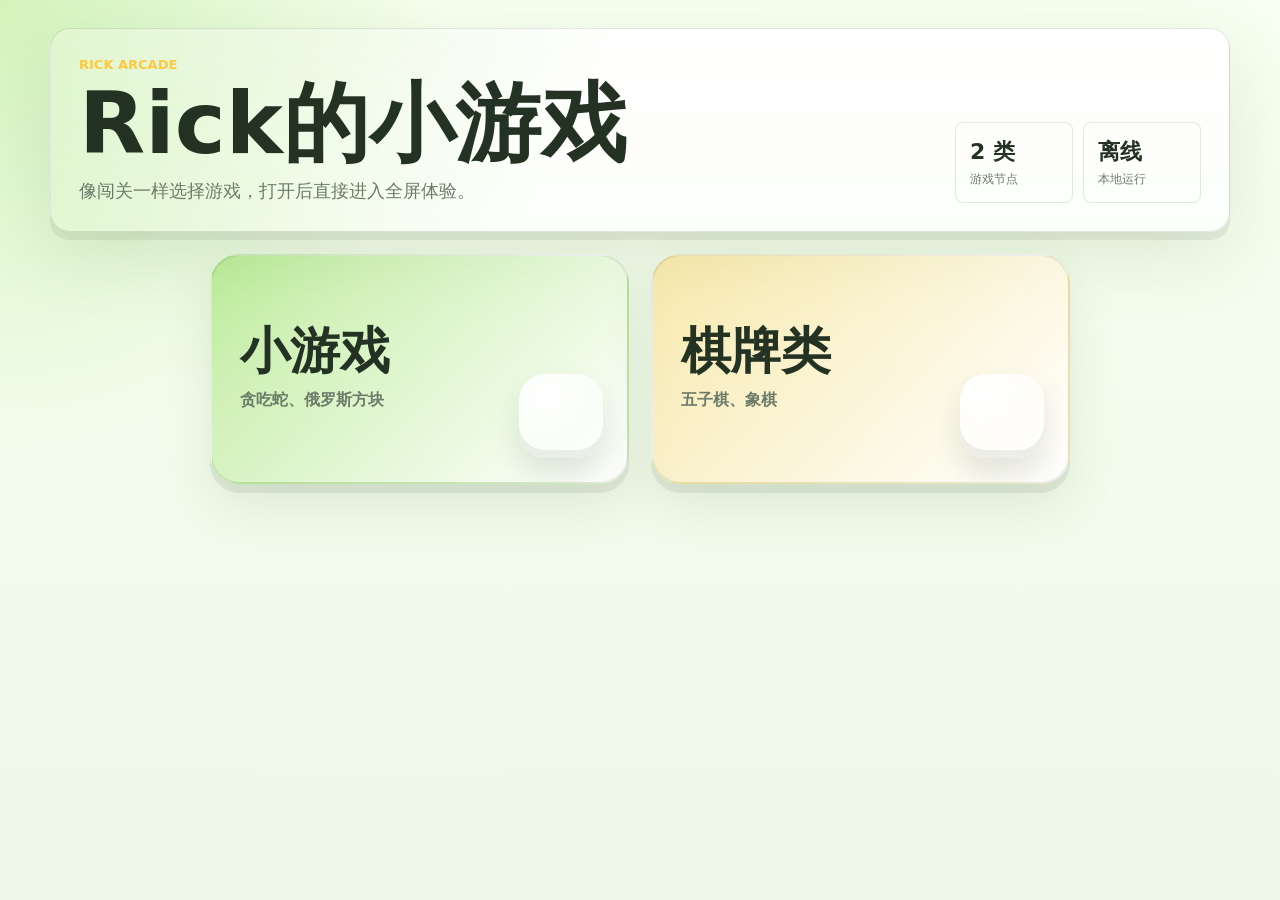
==== commit a461f04d: "Polish core game UI and remove arcade section" ====
--- a/index.html
+++ b/index.html
@@ -7,22 +7,16 @@
     <link rel="stylesheet" href="styles.css" />
   </head>
   <body>
-    <div id="splash" class="splash">
-      <div class="splash-logo-wrap">
-        <img src="assets/logo-transparent.png" alt="Rick的小游戏 Logo" />
-      </div>
-    </div>
-
     <main class="app-shell">
       <section id="homeScreen" class="home-screen active">
         <section class="hero home-hero">
           <div>
             <p class="eyebrow">Rick Arcade</p>
             <h1>Rick的小游戏</h1>
-            <p class="subtitle">选择一个分类，进入全屏游戏体验。</p>
+            <p class="subtitle">像闯关一样选择游戏，打开后直接进入全屏体验。</p>
           </div>
           <div class="hero-stats">
-            <div><span>3 类</span><small>游戏节点</small></div>
+            <div><span>2 类</span><small>游戏节点</small></div>
             <div><span>离线</span><small>本地运行</small></div>
           </div>
         </section>
@@ -35,10 +29,6 @@
           <button class="category-card board-card" data-category="board">
             <strong>棋牌类</strong>
             <span>五子棋、象棋</span>
-          </button>
-          <button class="category-card arcade-card" data-category="arcade">
-            <strong>街机类</strong>
-            <span>原创突击、街头投篮、太空射击</span>
           </button>
         </section>
       </section>
@@ -68,18 +58,6 @@
             <strong>象棋</strong>
             <span>本地引擎人机对战</span>
           </button>
-          <button class="game-choice shooter-choice" data-game="shooter" data-category="arcade">
-            <strong>像素突击</strong>
-            <span>原创横版街机射击</span>
-          </button>
-          <button class="game-choice hoops-choice" data-game="hoops" data-category="arcade">
-            <strong>街头投篮</strong>
-            <span>蓄力投篮，连进加分</span>
-          </button>
-          <button class="game-choice galaxy-choice" data-game="galaxy" data-category="arcade">
-            <strong>银河守卫</strong>
-            <span>移动闪避，连续射击</span>
-          </button>
         </section>
       </section>
 
@@ -100,15 +78,12 @@
           <canvas id="snakeCanvas" width="480" height="480" class="game-canvas active"></canvas>
           <div id="tetrisWrap" class="tetris-wrap">
             <canvas id="tetrisCanvas" width="300" height="600" class="game-canvas"></canvas>
-            <aside class="next-panel">
-              <small>下一个</small>
+            <aside class="next-panel" aria-label="下一个方块">
+              <small>NEXT</small>
               <canvas id="nextCanvas" width="150" height="150"></canvas>
             </aside>
           </div>
           <canvas id="gomokuCanvas" width="560" height="560" class="game-canvas"></canvas>
-          <canvas id="shooterCanvas" width="720" height="480" class="game-canvas"></canvas>
-          <canvas id="hoopsCanvas" width="560" height="560" class="game-canvas"></canvas>
-          <canvas id="galaxyCanvas" width="560" height="560" class="game-canvas"></canvas>
           <div id="xiangqiBoard" class="xiangqi-board" aria-label="中国象棋棋盘"></div>
 
           <div id="snakeStick" class="joystick" aria-label="贪吃蛇方向摇杆">
@@ -118,16 +93,10 @@
           </div>
 
           <div id="tetrisControls" class="tetris-controls" aria-label="俄罗斯方块移动控制">
-            <button id="tetrisLeft" type="button">左</button>
-            <button id="tetrisRotate" type="button">旋转</button>
-            <button id="tetrisRight" type="button">右</button>
-            <button id="fallBtn" type="button">下落</button>
-          </div>
-
-          <div id="arcadeControls" class="arcade-controls" aria-label="街机游戏控制">
-            <button id="arcadeLeft" type="button">左</button>
-            <button id="arcadeAction" type="button">动作</button>
-            <button id="arcadeRight" type="button">右</button>
+            <button id="tetrisLeft" type="button" aria-label="左移">←</button>
+            <button id="tetrisRotate" type="button" aria-label="旋转">↻</button>
+            <button id="tetrisRight" type="button" aria-label="右移">→</button>
+            <button id="fallBtn" type="button" aria-label="快速下落">↓</button>
           </div>
 
           <div id="boardTip" class="board-tip">红方回合</div>
--- a/styles.css
+++ b/styles.css
@@ -28,76 +28,6 @@
   color: var(--text);
 }
 
-.splash {
-  position: fixed;
-  inset: 0;
-  z-index: 50;
-  display: grid;
-  place-items: center;
-  align-content: center;
-  gap: 18px;
-  background: #fff;
-  animation: splashExit 0.38s ease 1.45s forwards;
-}
-
-.splash-logo-wrap {
-  width: min(46vw, 230px);
-  aspect-ratio: 1;
-  display: grid;
-  place-items: center;
-  border-radius: 30px;
-  background: #fff;
-  opacity: 0;
-  transform: scale(0.92);
-  animation: logoAppear 1.1s ease forwards;
-  box-shadow: 0 18px 52px rgba(22, 24, 28, 0.08);
-}
-
-.splash img {
-  width: 100%;
-  height: 100%;
-  border-radius: 28px;
-  object-fit: cover;
-}
-
-.splash-title {
-  display: flex;
-  align-items: baseline;
-  gap: 5px;
-  font-size: clamp(28px, 8vw, 46px);
-  font-weight: 950;
-  color: #16181c;
-  letter-spacing: 0;
-}
-
-.splash-title span {
-  opacity: 0;
-  transform: translateY(56px) scale(0.92);
-  animation: titleHop 0.72s cubic-bezier(0.2, 1.4, 0.28, 1) forwards;
-}
-
-.splash-title span:nth-child(1) { animation-delay: 2.25s; }
-.splash-title span:nth-child(2) { animation-delay: 2.45s; }
-.splash-title span:nth-child(3) { animation-delay: 2.65s; }
-.splash-title span:nth-child(4) { animation-delay: 2.85s; }
-.splash-title span:nth-child(5) { animation-delay: 3.05s; }
-.splash-title span:nth-child(6) { animation-delay: 3.25s; }
-
-@keyframes logoAppear {
-  0% { opacity: 0; transform: scale(0.86); filter: blur(8px); }
-  100% { opacity: 1; transform: scale(1); filter: blur(0); }
-}
-
-@keyframes titleHop {
-  0% { opacity: 0; transform: translateY(56px) scale(0.92); }
-  68% { opacity: 1; transform: translateY(-8px) scale(1.05); }
-  100% { opacity: 1; transform: translateY(0) scale(1); }
-}
-
-@keyframes splashExit {
-  to { opacity: 0; visibility: hidden; pointer-events: none; }
-}
-
 button {
   border: 0;
   color: inherit;
@@ -123,22 +53,63 @@
   display: block;
 }
 
+.home-screen.active,
+.library-screen.active {
+  animation: screenRise 0.28s ease both;
+}
+
+@keyframes screenRise {
+  from { opacity: 0; transform: translateY(10px); }
+  to { opacity: 1; transform: translateY(0); }
+}
+
 .category-menu {
   display: grid;
-  grid-template-columns: repeat(3, minmax(0, 1fr));
-  gap: 18px;
-  margin: 18px auto 0;
-  max-width: 980px;
+  grid-template-columns: repeat(2, minmax(0, 1fr));
+  gap: 22px;
+  margin: 22px auto 0;
+  max-width: 860px;
 }
 
 .category-card {
-  min-height: 210px;
+  position: relative;
+  min-height: 230px;
   border: 2px solid rgba(36, 50, 36, 0.08);
-  border-radius: 26px;
+  border-radius: 30px;
   color: var(--text);
-  padding: 24px;
+  padding: 28px;
   text-align: left;
   box-shadow: 0 9px 0 rgba(36, 50, 36, 0.08), 0 20px 48px rgba(87, 123, 65, 0.14);
+  overflow: hidden;
+  transition: transform 0.18s ease, box-shadow 0.18s ease, border-color 0.18s ease;
+}
+
+.category-card::after {
+  content: "";
+  position: absolute;
+  right: 24px;
+  bottom: 24px;
+  width: 84px;
+  aspect-ratio: 1;
+  border-radius: 26px;
+  background:
+    linear-gradient(135deg, rgba(255, 255, 255, 0.9), rgba(255, 255, 255, 0.38)),
+    radial-gradient(circle at 34% 28%, rgba(255, 255, 255, 0.98), rgba(255, 255, 255, 0) 42%);
+  box-shadow: inset 0 -8px 0 rgba(36, 50, 36, 0.08), 0 16px 30px rgba(36, 50, 36, 0.12);
+}
+
+.category-card:hover {
+  transform: translateY(-4px);
+  border-color: rgba(88, 204, 2, 0.5);
+  box-shadow: 0 12px 0 rgba(36, 50, 36, 0.08), 0 28px 58px rgba(87, 123, 65, 0.18);
+}
+
+.category-card:active,
+.game-choice:active,
+.ghost-btn:active,
+.settings-btn:active {
+  transform: translateY(5px);
+  box-shadow: 0 3px 0 rgba(36, 50, 36, 0.08), 0 12px 26px rgba(87, 123, 65, 0.1);
 }
 
 .category-card strong {
@@ -156,7 +127,6 @@
 
 .mini-card { background: linear-gradient(135deg, rgba(88, 204, 2, 0.32), #fff); }
 .board-card { background: linear-gradient(135deg, rgba(255, 200, 61, 0.36), #fff); }
-.arcade-card { background: linear-gradient(135deg, rgba(28, 176, 246, 0.28), #fff); }
 
 .library-header {
   display: grid;
@@ -209,6 +179,11 @@
   border-color: rgba(88, 204, 2, 0.58);
 }
 
+.game-choice.active {
+  border-color: rgba(88, 204, 2, 0.72);
+  box-shadow: 0 8px 0 rgba(88, 204, 2, 0.22), 0 18px 48px rgba(87, 123, 65, 0.16);
+}
+
 .game-choice strong {
   display: block;
   font-size: clamp(24px, 5vw, 42px);
@@ -226,8 +201,6 @@
 .tetris-choice { background: linear-gradient(135deg, rgba(28, 176, 246, 0.22), rgba(255, 255, 255, 0.86)), var(--panel); }
 .gomoku-choice { background: linear-gradient(135deg, rgba(255, 200, 61, 0.26), rgba(255, 255, 255, 0.86)), var(--panel); }
 .xiangqi-choice { background: linear-gradient(135deg, rgba(255, 107, 95, 0.22), rgba(255, 255, 255, 0.86)), var(--panel); }
-.shooter-choice { background: linear-gradient(135deg, rgba(160, 93, 255, 0.2), rgba(255, 255, 255, 0.86)), var(--panel); }
-.hoops-choice { background: linear-gradient(135deg, rgba(255, 150, 38, 0.24), rgba(255, 255, 255, 0.86)), var(--panel); }
 
 .game-header {
   display: grid;
@@ -452,6 +425,12 @@
   background: transparent;
 }
 
+.game-screen[data-game="tetris"] .game-area {
+  align-items: start;
+  padding-top: 76px;
+  padding-bottom: 154px;
+}
+
 .utility-panel {
   display: none;
 }
@@ -598,59 +577,45 @@
   left: 50%;
   bottom: 18px;
   transform: translateX(-50%);
-  grid-template-columns: repeat(3, minmax(74px, 1fr));
-  gap: 10px;
-  width: min(320px, calc(100% - 28px));
+  grid-template-columns: repeat(3, minmax(68px, 1fr));
+  gap: 12px;
+  width: min(360px, calc(100% - 28px));
+  padding: 10px;
+  border: 1px solid rgba(36, 50, 36, 0.12);
+  border-radius: 24px;
+  background: rgba(255, 255, 255, 0.68);
+  box-shadow: 0 18px 36px rgba(45, 72, 35, 0.18);
+  backdrop-filter: blur(14px);
 }
 
 .tetris-controls button {
-  min-height: 52px;
-  border-radius: 14px;
-  background: rgba(36, 50, 36, 0.1);
+  display: grid;
+  place-items: center;
+  min-height: 58px;
+  border-radius: 18px;
+  background: #fff;
   color: var(--text);
-  font-weight: 900;
+  font-size: 28px;
+  font-weight: 950;
   border: 1px solid rgba(36, 50, 36, 0.12);
-  box-shadow: 0 10px 24px rgba(87, 123, 65, 0.18);
-  backdrop-filter: blur(10px);
+  box-shadow: 0 6px 0 rgba(36, 50, 36, 0.12), 0 12px 22px rgba(87, 123, 65, 0.12);
+  touch-action: manipulation;
+}
+
+.tetris-controls button:active {
+  transform: translateY(4px);
+  box-shadow: 0 2px 0 rgba(36, 50, 36, 0.13), 0 8px 16px rgba(87, 123, 65, 0.1);
 }
 
 .tetris-controls #fallBtn {
   grid-column: 1 / -1;
   background: linear-gradient(135deg, var(--jade), #2e9d80);
   color: #fff;
+  min-height: 54px;
+  font-size: 32px;
 }
 
 .tetris-controls #tetrisRotate {
-  background: linear-gradient(135deg, var(--blue), #1687d9);
-  color: #fff;
-}
-
-.arcade-controls.show {
-  display: grid;
-}
-
-.arcade-controls {
-  display: none;
-  position: absolute;
-  left: 50%;
-  bottom: 18px;
-  transform: translateX(-50%);
-  grid-template-columns: repeat(3, minmax(74px, 1fr));
-  gap: 10px;
-  width: min(330px, calc(100% - 28px));
-}
-
-.arcade-controls button {
-  min-height: 52px;
-  border-radius: 14px;
-  background: rgba(36, 50, 36, 0.1);
-  color: var(--text);
-  font-weight: 900;
-  border: 1px solid rgba(36, 50, 36, 0.12);
-  box-shadow: 0 10px 24px rgba(87, 123, 65, 0.18);
-}
-
-.arcade-controls #arcadeAction {
   background: linear-gradient(135deg, var(--blue), #1687d9);
   color: #fff;
 }
@@ -669,18 +634,12 @@
 }
 
 .game-screen.active #snakeCanvas,
-.game-screen.active #gomokuCanvas,
-.game-screen.active #hoopsCanvas,
-.game-screen.active #galaxyCanvas {
+.game-screen.active #gomokuCanvas {
   width: min(94vw, calc(100vh - 100px));
 }
 
-.game-screen.active #shooterCanvas {
-  width: min(96vw, 900px);
-}
-
 .game-screen.active #tetrisCanvas {
-  height: min(78vh, 620px);
+  height: min(calc(100vh - 246px), 580px);
   width: auto;
 }
 
@@ -692,9 +651,12 @@
 
 .tetris-wrap {
   display: none;
-  grid-template-columns: auto 170px;
-  gap: 18px;
+  position: relative;
+  grid-template-columns: auto minmax(116px, 144px);
+  gap: 14px;
   align-items: start;
+  justify-content: center;
+  max-width: calc(100vw - 28px);
 }
 
 .tetris-wrap.active {
@@ -703,110 +665,153 @@
 
 .tetris-wrap .game-canvas {
   display: block;
+  border: 6px solid #243224;
+  border-radius: 18px;
+  background: #0f171a;
+  box-shadow:
+    inset 0 0 0 1px rgba(255, 255, 255, 0.08),
+    0 18px 0 rgba(36, 50, 36, 0.16),
+    0 30px 54px rgba(28, 48, 30, 0.24);
 }
 
 .next-panel {
-  border: 1px solid var(--line);
-  border-radius: 8px;
-  background: rgba(255, 255, 255, 0.045);
-  padding: 14px;
+  border: 1px solid rgba(36, 50, 36, 0.12);
+  border-radius: 18px;
+  background: rgba(255, 255, 255, 0.82);
+  padding: 12px;
+  box-shadow: 0 8px 0 rgba(36, 50, 36, 0.1), 0 18px 36px rgba(87, 123, 65, 0.14);
+  backdrop-filter: blur(12px);
 }
 
 .next-panel small {
+  display: block;
   margin: 0 0 10px;
-  color: var(--gold);
-  font-weight: 850;
+  color: var(--muted);
+  font-size: 12px;
+  font-weight: 950;
+  letter-spacing: 0;
 }
 
 #nextCanvas {
   width: 100%;
   height: auto;
-  border-radius: 8px;
-  background: #101416;
-  box-shadow: inset 0 0 0 1px var(--line);
+  border-radius: 14px;
+  background: #0f171a;
+  box-shadow: inset 0 0 0 1px rgba(255, 255, 255, 0.08);
 }
 
 .xiangqi-board {
   display: none;
   position: relative;
-  width: min(640px, 88vw);
+  width: min(94vw, 660px, calc((100vh - 118px) * 0.9));
   aspect-ratio: 9 / 10;
-  border: 5px solid #2e2118;
-  border-radius: 8px;
+  border: 7px solid #53331e;
+  border-radius: 18px;
   background:
-    linear-gradient(90deg, rgba(255, 228, 156, 0.22), transparent 9%, transparent 91%, rgba(102, 63, 29, 0.18)),
-    linear-gradient(180deg, #e5b86c, #d9a157 48%, #e2ae62);
+    radial-gradient(circle at 18% 14%, rgba(255, 239, 177, 0.78), rgba(255, 239, 177, 0) 28%),
+    linear-gradient(90deg, rgba(118, 69, 29, 0.18), transparent 9%, transparent 91%, rgba(118, 69, 29, 0.18)),
+    linear-gradient(180deg, #f3c879 0%, #dfad5f 48%, #edbf70 100%);
   box-shadow:
-    inset 0 0 0 9px rgba(85, 48, 22, 0.12),
-    inset 0 0 42px rgba(90, 52, 18, 0.18),
-    0 24px 70px rgba(0, 0, 0, 0.24);
+    inset 0 0 0 5px rgba(255, 238, 181, 0.28),
+    inset 0 0 0 13px rgba(84, 48, 22, 0.11),
+    inset 0 0 44px rgba(92, 48, 16, 0.2),
+    0 26px 66px rgba(46, 29, 14, 0.24);
   overflow: visible;
+  touch-action: manipulation;
 }
 
 .x-line {
   position: absolute;
-  background: rgba(69, 42, 22, 0.78);
+  background: rgba(79, 48, 24, 0.72);
+  border-radius: 999px;
   pointer-events: none;
 }
 
 .x-river {
   position: absolute;
-  left: 7%;
-  right: 7%;
-  top: 45%;
-  height: 10%;
+  left: 8.2%;
+  right: 8.2%;
+  top: 45.35%;
+  height: 9.3%;
   display: grid;
   place-items: center;
-  border-top: 4px solid rgba(69, 42, 22, 0.72);
-  border-bottom: 4px solid rgba(69, 42, 22, 0.72);
-  color: rgba(89, 54, 26, 0.52);
+  border-top: 3px solid rgba(79, 48, 24, 0.72);
+  border-bottom: 3px solid rgba(79, 48, 24, 0.72);
+  color: rgba(90, 54, 24, 0.54);
   font-size: clamp(22px, 5vw, 40px);
   font-weight: 900;
   letter-spacing: 0;
   pointer-events: none;
+  text-shadow: 0 1px 0 rgba(255, 230, 165, 0.8);
+}
+
+.x-star {
+  position: absolute;
+  width: clamp(10px, 2vw, 15px);
+  aspect-ratio: 1;
+  transform: translate(-50%, -50%) rotate(45deg);
+  border: 2px solid rgba(79, 48, 24, 0.72);
+  border-radius: 2px;
+  background: rgba(246, 204, 125, 0.65);
+  box-shadow: 0 0 0 4px rgba(244, 195, 110, 0.28);
+  pointer-events: none;
+  z-index: 1;
 }
 
 .piece {
   position: absolute;
   display: grid;
   place-items: center;
-  width: clamp(32px, 8.1%, 58px);
+  width: clamp(36px, 9.2%, 64px);
   aspect-ratio: 1;
   transform: translate(-50%, -50%);
   border-radius: 50%;
-  border: 4px solid #6f3d20;
-  background: radial-gradient(circle at 35% 28%, #fff2c6, #f2d18e 70%, #d9a962);
+  border: 4px solid #74431f;
+  background:
+    radial-gradient(circle at 34% 27%, #fff7d4 0 34%, #f1d396 66%, #d39d57 100%);
   color: #1c1712;
-  font-size: clamp(17px, 3.3vw, 28px);
+  font-size: clamp(18px, 3.6vw, 30px);
   font-weight: 900;
-  box-shadow: 0 5px 0 rgba(68, 36, 18, 0.5), 0 13px 24px rgba(35, 20, 12, 0.28);
+  box-shadow:
+    inset 0 -4px 0 rgba(103, 58, 24, 0.18),
+    0 5px 0 rgba(68, 36, 18, 0.56),
+    0 13px 24px rgba(35, 20, 12, 0.28);
   z-index: 2;
   touch-action: manipulation;
+  transition: transform 0.12s ease, box-shadow 0.12s ease, outline-color 0.12s ease;
 }
 
 .piece.red {
-  color: #c92620;
+  color: #c52a23;
+  border-color: #8a4926;
 }
 
 .piece.selected {
-  outline: 4px solid rgba(84, 199, 160, 0.92);
-  outline-offset: 3px;
+  transform: translate(-50%, -56%);
+  outline: 4px solid rgba(88, 204, 2, 0.95);
+  outline-offset: 4px;
+  box-shadow:
+    inset 0 -4px 0 rgba(103, 58, 24, 0.18),
+    0 7px 0 rgba(68, 36, 18, 0.52),
+    0 18px 30px rgba(35, 20, 12, 0.3),
+    0 0 0 10px rgba(88, 204, 2, 0.16);
 }
 
 .move-dot {
   position: absolute;
-  width: clamp(18px, 4.2%, 30px);
+  width: clamp(18px, 4.8%, 34px);
   aspect-ratio: 1;
   transform: translate(-50%, -50%);
   border-radius: 50%;
-  background: rgba(88, 204, 2, 0.78);
-  box-shadow: 0 0 0 8px rgba(88, 204, 2, 0.18);
+  border: 3px solid rgba(255, 255, 255, 0.86);
+  background: rgba(88, 204, 2, 0.82);
+  box-shadow: 0 0 0 8px rgba(88, 204, 2, 0.18), 0 10px 18px rgba(56, 112, 38, 0.18);
   z-index: 3;
 }
 
 .move-dot.capture {
   background: rgba(255, 107, 95, 0.9);
-  box-shadow: 0 0 0 8px rgba(255, 107, 95, 0.2);
+  box-shadow: 0 0 0 8px rgba(255, 107, 95, 0.2), 0 10px 18px rgba(120, 44, 34, 0.18);
 }
 
 .modal {
@@ -865,6 +870,24 @@
     gap: 12px;
   }
 
+  .category-menu {
+    grid-template-columns: 1fr;
+    gap: 14px;
+  }
+
+  .category-card {
+    min-height: 168px;
+    border-radius: 24px;
+    padding: 22px;
+  }
+
+  .category-card::after {
+    width: 64px;
+    right: 18px;
+    bottom: 18px;
+    border-radius: 20px;
+  }
+
   .game-choice {
     min-height: 118px;
     padding: 18px;
@@ -930,12 +953,50 @@
   }
 
   .tetris-wrap {
-    grid-template-columns: 1fr;
+    grid-template-columns: auto 76px;
+    gap: 8px;
+    max-width: calc(100vw - 14px);
   }
 
   .next-panel {
-    width: min(180px, 100%);
-    margin: 0 auto;
+    width: 76px;
+    padding: 8px;
+    border-radius: 14px;
+    margin: 0;
+  }
+
+  .next-panel small {
+    margin-bottom: 6px;
+    font-size: 10px;
+  }
+
+  .game-screen.active #tetrisCanvas {
+    height: min(calc(100vh - 250px), 540px);
+  }
+
+  .tetris-wrap .game-canvas {
+    border-width: 4px;
+    border-radius: 14px;
+  }
+
+  .tetris-controls {
+    bottom: 12px;
+    grid-template-columns: repeat(3, minmax(58px, 1fr));
+    gap: 8px;
+    width: min(328px, calc(100% - 20px));
+    padding: 8px;
+    border-radius: 20px;
+  }
+
+  .tetris-controls button {
+    min-height: 50px;
+    border-radius: 15px;
+    font-size: 24px;
+  }
+
+  .tetris-controls #fallBtn {
+    min-height: 48px;
+    font-size: 28px;
   }
 
   .xiangqi-board {
@@ -945,8 +1006,7 @@
 
 @media (pointer: fine) and (min-width: 861px) {
   .joystick.show,
-  .tetris-controls.show,
-  .arcade-controls.show {
+  .tetris-controls.show {
     display: none;
   }
 }
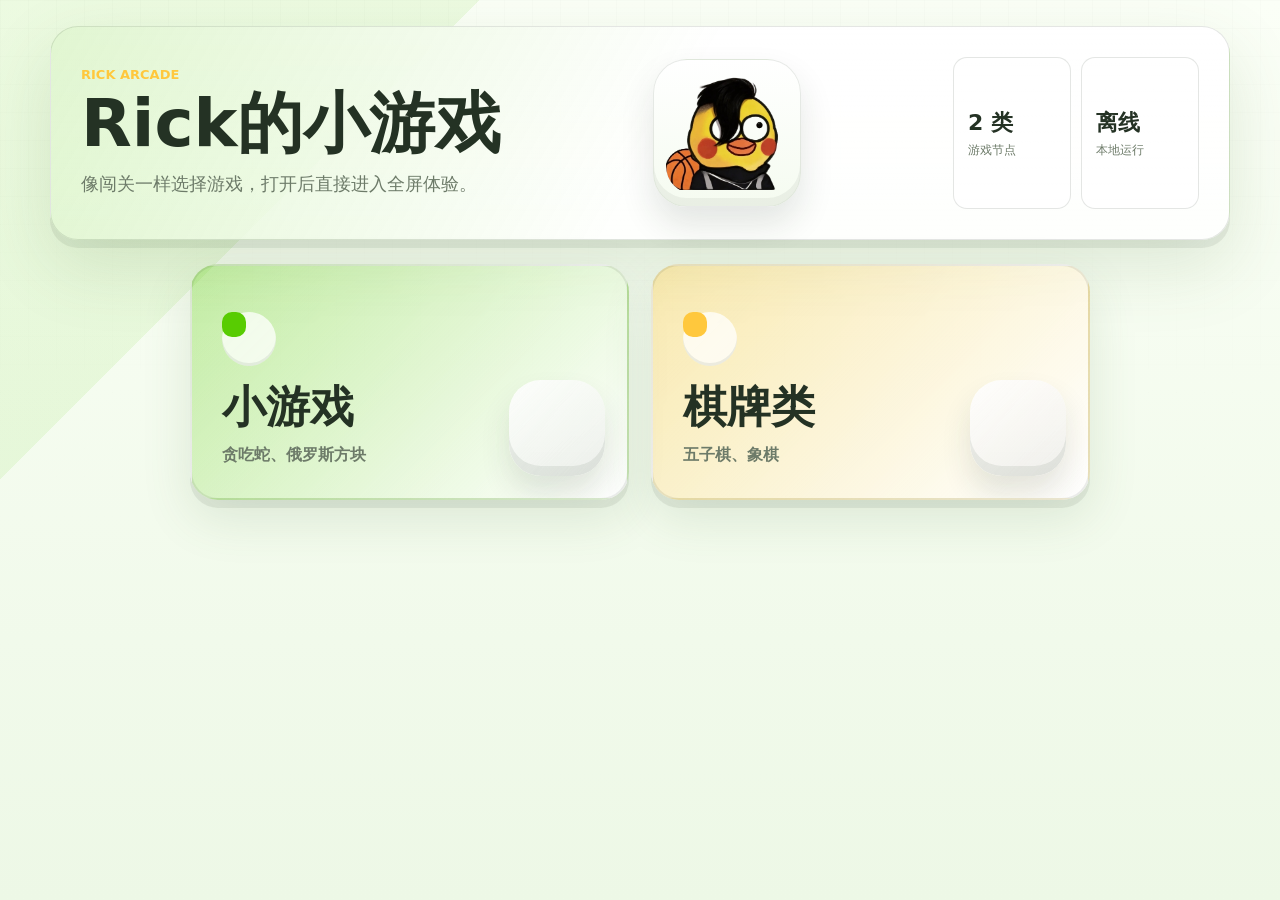
==== commit 97578005: "Polish app UI with mobile card design" ====
--- a/index.html
+++ b/index.html
@@ -10,10 +10,13 @@
     <main class="app-shell">
       <section id="homeScreen" class="home-screen active">
         <section class="hero home-hero">
-          <div>
+          <div class="hero-copy">
             <p class="eyebrow">Rick Arcade</p>
             <h1>Rick的小游戏</h1>
             <p class="subtitle">像闯关一样选择游戏，打开后直接进入全屏体验。</p>
+          </div>
+          <div class="hero-brand" aria-hidden="true">
+            <img src="assets/logo-transparent.png" alt="" />
           </div>
           <div class="hero-stats">
             <div><span>2 类</span><small>游戏节点</small></div>
@@ -23,10 +26,12 @@
 
         <section class="category-menu" aria-label="游戏分类">
           <button class="category-card mini-card" data-category="mini">
+            <span class="card-mark"></span>
             <strong>小游戏</strong>
             <span>贪吃蛇、俄罗斯方块</span>
           </button>
           <button class="category-card board-card" data-category="board">
+            <span class="card-mark"></span>
             <strong>棋牌类</strong>
             <span>五子棋、象棋</span>
           </button>
@@ -43,18 +48,22 @@
         </header>
         <section id="gameMenu" class="game-menu" aria-label="游戏列表">
           <button class="game-choice snake-choice" data-game="snake" data-category="mini">
+            <span class="choice-mark"></span>
             <strong>贪吃蛇</strong>
             <span>摇杆控制，吃果成长</span>
           </button>
           <button class="game-choice tetris-choice" data-game="tetris" data-category="mini">
+            <span class="choice-mark"></span>
             <strong>俄罗斯方块</strong>
             <span>左右移动，旋转下落</span>
           </button>
           <button class="game-choice gomoku-choice" data-game="gomoku" data-category="board">
+            <span class="choice-mark"></span>
             <strong>五子棋</strong>
             <span>人机或双人对弈</span>
           </button>
           <button class="game-choice xiangqi-choice" data-game="xiangqi" data-category="board">
+            <span class="choice-mark"></span>
             <strong>象棋</strong>
             <span>本地引擎人机对战</span>
           </button>
--- a/styles.css
+++ b/styles.css
@@ -1,8 +1,8 @@
 :root {
   color-scheme: light;
-  --bg: #f5fbef;
+  --bg: #f7fbf2;
   --panel: #ffffff;
-  --panel-2: #eef7e8;
+  --panel-2: #edf7e8;
   --text: #243224;
   --muted: #6d7b69;
   --line: rgba(36, 50, 36, 0.12);
@@ -11,6 +11,10 @@
   --coral: #ff6b5f;
   --blue: #1cb0f6;
   --ink: #151515;
+  --shadow-soft: 0 18px 50px rgba(75, 114, 63, 0.14);
+  --shadow-press: 0 8px 0 rgba(36, 50, 36, 0.08);
+  --radius-lg: 20px;
+  --radius-xl: 28px;
 }
 
 * {
@@ -23,9 +27,24 @@
   font-family:
     Inter, "Microsoft YaHei", "PingFang SC", system-ui, -apple-system, sans-serif;
   background:
-    radial-gradient(circle at top left, rgba(88, 204, 2, 0.22), transparent 28rem),
-    linear-gradient(180deg, #f7fff0 0%, #eef8e8 100%);
+    linear-gradient(135deg, rgba(88, 204, 2, 0.09) 0 22%, transparent 22% 100%),
+    linear-gradient(180deg, #fbfff7 0%, #edf8e6 100%);
   color: var(--text);
+  -webkit-font-smoothing: antialiased;
+}
+
+body::before {
+  content: "";
+  position: fixed;
+  inset: 0;
+  pointer-events: none;
+  background-image:
+    linear-gradient(rgba(36, 50, 36, 0.035) 1px, transparent 1px),
+    linear-gradient(90deg, rgba(36, 50, 36, 0.035) 1px, transparent 1px);
+  background-size: 28px 28px;
+  mask-image: linear-gradient(180deg, rgba(0, 0, 0, 0.42), transparent 68%);
+  opacity: 0.8;
+  z-index: 0;
 }
 
 button {
@@ -38,7 +57,9 @@
 .app-shell {
   width: min(1180px, calc(100% - 32px));
   margin: 0 auto;
-  padding: 28px 0;
+  padding: 26px 0 34px;
+  position: relative;
+  z-index: 1;
 }
 
 .home-screen,
@@ -59,7 +80,7 @@
 }
 
 @keyframes screenRise {
-  from { opacity: 0; transform: translateY(10px); }
+  from { opacity: 0; transform: translateY(14px) scale(0.992); }
   to { opacity: 1; transform: translateY(0); }
 }
 
@@ -67,41 +88,73 @@
   display: grid;
   grid-template-columns: repeat(2, minmax(0, 1fr));
   gap: 22px;
-  margin: 22px auto 0;
-  max-width: 860px;
+  margin: 24px auto 0;
+  max-width: 900px;
 }
 
 .category-card {
   position: relative;
-  min-height: 230px;
-  border: 2px solid rgba(36, 50, 36, 0.08);
-  border-radius: 30px;
+  min-height: 236px;
+  border: 2px solid rgba(36, 50, 36, 0.09);
+  border-radius: var(--radius-xl);
   color: var(--text);
-  padding: 28px;
+  padding: 30px;
   text-align: left;
-  box-shadow: 0 9px 0 rgba(36, 50, 36, 0.08), 0 20px 48px rgba(87, 123, 65, 0.14);
+  box-shadow: var(--shadow-press), var(--shadow-soft);
   overflow: hidden;
-  transition: transform 0.18s ease, box-shadow 0.18s ease, border-color 0.18s ease;
-}
+  transition: transform 0.18s ease, box-shadow 0.18s ease, border-color 0.18s ease, filter 0.18s ease;
+  animation: cardIn 0.34s ease both;
+}
+
+.category-card:nth-child(2),
+.game-choice:nth-child(2) { animation-delay: 0.04s; }
+.game-choice:nth-child(3) { animation-delay: 0.08s; }
+.game-choice:nth-child(4) { animation-delay: 0.12s; }
 
 .category-card::after {
   content: "";
   position: absolute;
-  right: 24px;
-  bottom: 24px;
-  width: 84px;
+  right: 22px;
+  bottom: 22px;
+  width: 96px;
   aspect-ratio: 1;
-  border-radius: 26px;
+  border-radius: 32px;
   background:
-    linear-gradient(135deg, rgba(255, 255, 255, 0.9), rgba(255, 255, 255, 0.38)),
-    radial-gradient(circle at 34% 28%, rgba(255, 255, 255, 0.98), rgba(255, 255, 255, 0) 42%);
-  box-shadow: inset 0 -8px 0 rgba(36, 50, 36, 0.08), 0 16px 30px rgba(36, 50, 36, 0.12);
+    linear-gradient(135deg, rgba(255, 255, 255, 0.92), rgba(255, 255, 255, 0.36)),
+    linear-gradient(180deg, rgba(36, 50, 36, 0.05), rgba(36, 50, 36, 0.12));
+  box-shadow: inset 0 -10px 0 rgba(36, 50, 36, 0.08), 0 18px 30px rgba(36, 50, 36, 0.12);
+}
+
+.card-mark,
+.choice-mark {
+  display: inline-grid;
+  place-items: center;
+  border-radius: 999px;
+  background: rgba(255, 255, 255, 0.74);
+  box-shadow: inset 0 -3px 0 rgba(36, 50, 36, 0.08);
+}
+
+.card-mark {
+  width: 54px;
+  aspect-ratio: 1;
+  margin-bottom: 18px;
+}
+
+.card-mark::before,
+.choice-mark::before {
+  content: "";
+  display: block;
+  width: 45%;
+  aspect-ratio: 1;
+  border-radius: 10px;
+  background: var(--jade);
 }
 
 .category-card:hover {
   transform: translateY(-4px);
   border-color: rgba(88, 204, 2, 0.5);
   box-shadow: 0 12px 0 rgba(36, 50, 36, 0.08), 0 28px 58px rgba(87, 123, 65, 0.18);
+  filter: saturate(1.04);
 }
 
 .category-card:active,
@@ -114,8 +167,9 @@
 
 .category-card strong {
   display: block;
-  font-size: clamp(30px, 6vw, 50px);
-  line-height: 1;
+  font-size: 44px;
+  line-height: 1.05;
+  letter-spacing: 0;
 }
 
 .category-card span {
@@ -128,12 +182,17 @@
 .mini-card { background: linear-gradient(135deg, rgba(88, 204, 2, 0.32), #fff); }
 .board-card { background: linear-gradient(135deg, rgba(255, 200, 61, 0.36), #fff); }
 
+.mini-card .card-mark::before { background: var(--jade); }
+.board-card .card-mark::before { background: var(--gold); }
+
 .library-header {
   display: grid;
-  grid-template-columns: 140px 1fr 140px;
+  grid-template-columns: 136px 1fr 136px;
   align-items: center;
   gap: 12px;
-  margin-bottom: 12px;
+  margin: 0 auto 18px;
+  max-width: 900px;
+  padding: 8px 0;
 }
 
 .library-header div {
@@ -143,13 +202,13 @@
 
 .ghost-btn,
 .settings-btn {
-  min-height: 46px;
+  min-height: 50px;
   border: 1px solid var(--line);
-  border-radius: 14px;
+  border-radius: 16px;
   background: var(--panel);
   color: var(--text);
   font-weight: 850;
-  box-shadow: 0 5px 0 rgba(36, 50, 36, 0.08);
+  box-shadow: 0 5px 0 rgba(36, 50, 36, 0.08), 0 14px 26px rgba(87, 123, 65, 0.1);
 }
 
 .game-menu {
@@ -157,21 +216,32 @@
   grid-template-columns: repeat(2, minmax(0, 1fr));
   gap: 18px;
   margin: 18px auto 0;
-  max-width: 840px;
+  max-width: 900px;
 }
 
 .game-choice {
-  min-height: 154px;
+  position: relative;
+  min-height: 168px;
   border: 2px solid rgba(36, 50, 36, 0.08);
-  border-radius: 22px;
+  border-radius: 24px;
   background:
     linear-gradient(135deg, rgba(255, 255, 255, 0.92), rgba(255, 255, 255, 0.72)),
     var(--panel);
   color: var(--text);
-  padding: 22px;
+  padding: 22px 22px 22px 94px;
   text-align: left;
   box-shadow: 0 8px 0 rgba(36, 50, 36, 0.08), 0 18px 48px rgba(87, 123, 65, 0.12);
-  transition: transform 0.16s ease, border-color 0.16s ease, background 0.16s ease;
+  transition: transform 0.16s ease, border-color 0.16s ease, background 0.16s ease, box-shadow 0.16s ease;
+  overflow: hidden;
+  animation: cardIn 0.34s ease both;
+}
+
+.choice-mark {
+  position: absolute;
+  left: 22px;
+  top: 24px;
+  width: 52px;
+  aspect-ratio: 1;
 }
 
 .game-choice:hover {
@@ -186,8 +256,9 @@
 
 .game-choice strong {
   display: block;
-  font-size: clamp(24px, 5vw, 42px);
-  line-height: 1;
+  font-size: 34px;
+  line-height: 1.05;
+  letter-spacing: 0;
 }
 
 .game-choice span {
@@ -195,6 +266,7 @@
   margin-top: 12px;
   color: var(--muted);
   font-size: 15px;
+  line-height: 1.5;
 }
 
 .snake-choice { background: linear-gradient(135deg, rgba(88, 204, 2, 0.22), rgba(255, 255, 255, 0.86)), var(--panel); }
@@ -202,6 +274,11 @@
 .gomoku-choice { background: linear-gradient(135deg, rgba(255, 200, 61, 0.26), rgba(255, 255, 255, 0.86)), var(--panel); }
 .xiangqi-choice { background: linear-gradient(135deg, rgba(255, 107, 95, 0.22), rgba(255, 255, 255, 0.86)), var(--panel); }
 
+.snake-choice .choice-mark::before { background: var(--jade); border-radius: 50%; }
+.tetris-choice .choice-mark::before { background: var(--blue); }
+.gomoku-choice .choice-mark::before { background: var(--gold); border-radius: 50%; }
+.xiangqi-choice .choice-mark::before { background: var(--coral); }
+
 .game-header {
   display: grid;
   grid-template-columns: 140px 1fr 100px;
@@ -212,35 +289,60 @@
 
 .play-hud {
   position: fixed;
-  top: 10px;
-  left: 12px;
-  right: 12px;
+  top: 34px;
+  left: 24px;
+  right: 24px;
   z-index: 10;
   display: flex;
   align-items: center;
   justify-content: space-between;
+  gap: 14px;
   pointer-events: none;
+  padding: 10px 12px 10px 18px;
+  border: 1px solid rgba(36, 50, 36, 0.08);
+  border-radius: 22px;
+  background: rgba(255, 255, 255, 0.66);
+  box-shadow: 0 16px 34px rgba(87, 123, 65, 0.12);
+  backdrop-filter: blur(14px);
+}
+
+.play-hud > div:first-child {
+  flex: 0 0 auto;
+  min-width: 112px;
 }
 
 .hud-pills {
-  display: flex;
-  gap: 8px;
+  display: none;
+  gap: 12px;
   align-items: center;
   justify-content: center;
+  flex: 1 1 auto;
+  min-width: 0;
   pointer-events: none;
 }
 
 .hud-pills span,
 .board-tip {
-  min-height: 34px;
+  min-height: 48px;
   display: grid;
   place-items: center;
   border-radius: 999px;
-  padding: 0 13px;
+  padding: 0 20px;
   background: rgba(255, 255, 255, 0.82);
   color: var(--text);
   font-weight: 900;
+  line-height: 1;
+  white-space: nowrap;
+  word-break: keep-all;
   box-shadow: 0 5px 18px rgba(87, 123, 65, 0.14);
+}
+
+.hud-pills span {
+  min-width: 104px;
+}
+
+.hud-pills #hudStatus {
+  min-width: 188px;
 }
 
 .board-tip {
@@ -250,6 +352,9 @@
   bottom: 18px;
   transform: translateX(-50%);
   z-index: 4;
+  border: 1px solid rgba(36, 50, 36, 0.08);
+  background: rgba(255, 255, 255, 0.88);
+  backdrop-filter: blur(12px);
 }
 
 .board-tip.show {
@@ -257,17 +362,25 @@
 }
 
 .play-hud h1 {
-  font-size: clamp(22px, 5vw, 38px);
+  font-size: 32px;
+  margin: 0;
+  line-height: 1.05;
+  white-space: nowrap;
   text-shadow: 0 2px 18px rgba(255, 255, 255, 0.75);
 }
 
 .play-hud .eyebrow {
   margin-bottom: 2px;
+  white-space: nowrap;
 }
 
 .play-hud .settings-btn {
   pointer-events: auto;
-  min-width: 82px;
+  min-width: 104px;
+  min-height: 58px;
+  white-space: nowrap;
+  border-radius: 18px;
+  background: linear-gradient(180deg, #fff, #f5faf0);
 }
 
 .game-header h1 {
@@ -300,17 +413,40 @@
 
 .hero {
   display: flex;
-  align-items: end;
+  align-items: center;
   justify-content: space-between;
   gap: 24px;
-  min-height: 176px;
-  padding: 28px;
+  min-height: 214px;
+  padding: 30px;
   border: 1px solid var(--line);
-  border-radius: 20px;
+  border-radius: var(--radius-xl);
   background:
-    linear-gradient(120deg, rgba(88, 204, 2, 0.18), transparent 45%),
-    linear-gradient(180deg, rgba(255, 255, 255, 0.96), rgba(255, 255, 255, 0.76));
-  box-shadow: 0 8px 0 rgba(36, 50, 36, 0.08), 0 24px 70px rgba(87, 123, 65, 0.14);
+    linear-gradient(120deg, rgba(88, 204, 2, 0.18), transparent 52%),
+    linear-gradient(180deg, rgba(255, 255, 255, 0.98), rgba(255, 255, 255, 0.82));
+  box-shadow: var(--shadow-press), 0 26px 70px rgba(87, 123, 65, 0.16);
+}
+
+.hero-copy {
+  min-width: 0;
+}
+
+.hero-brand {
+  flex: 0 0 auto;
+  width: min(22vw, 148px);
+  aspect-ratio: 1;
+  display: grid;
+  place-items: center;
+  border: 1px solid rgba(36, 50, 36, 0.1);
+  border-radius: 34px;
+  background: linear-gradient(180deg, #fff, #f5fbf0);
+  box-shadow: inset 0 -8px 0 rgba(36, 50, 36, 0.06), 0 18px 34px rgba(36, 50, 36, 0.12);
+}
+
+.hero-brand img {
+  width: 84%;
+  height: 84%;
+  object-fit: contain;
+  border-radius: 28px;
 }
 
 .eyebrow {
@@ -323,8 +459,9 @@
 
 h1 {
   margin: 0;
-  font-size: clamp(42px, 8vw, 86px);
-  line-height: 0.96;
+  font-size: 66px;
+  line-height: 0.98;
+  letter-spacing: 0;
 }
 
 .subtitle {
@@ -332,24 +469,29 @@
   margin: 14px 0 0;
   color: var(--muted);
   font-size: 18px;
+  line-height: 1.6;
 }
 
 .hero-stats {
   display: grid;
   grid-template-columns: repeat(2, minmax(118px, 1fr));
   gap: 10px;
+  align-self: stretch;
 }
 
 .hero-stats div,
 .score-grid div,
 .help {
   border: 1px solid var(--line);
-  border-radius: 8px;
-  background: rgba(255, 255, 255, 0.045);
+  border-radius: 14px;
+  background: rgba(255, 255, 255, 0.62);
 }
 
 .hero-stats div {
   padding: 14px;
+  display: grid;
+  align-content: center;
+  min-height: 84px;
 }
 
 .hero-stats span,
@@ -407,7 +549,9 @@
   position: fixed;
   inset: 0;
   z-index: 5;
-  background: linear-gradient(180deg, #f7fff0, #eaf7e3);
+  background:
+    linear-gradient(135deg, rgba(28, 176, 246, 0.08), transparent 42%),
+    linear-gradient(180deg, #f9fff4, #eaf7e3);
   overflow: hidden;
 }
 
@@ -417,7 +561,7 @@
   display: grid;
   place-items: center;
   min-height: 100vh;
-  padding: 72px 12px 18px;
+  padding: 118px 12px 18px;
   overflow: hidden;
   border: 0;
   border-radius: 0;
@@ -427,7 +571,7 @@
 
 .game-screen[data-game="tetris"] .game-area {
   align-items: start;
-  padding-top: 76px;
+  padding-top: 116px;
   padding-bottom: 154px;
 }
 
@@ -703,80 +847,90 @@
 .xiangqi-board {
   display: none;
   position: relative;
-  width: min(94vw, 660px, calc((100vh - 118px) * 0.9));
+  width: min(94vw, 650px, calc((100vh - 128px) * 0.9));
   aspect-ratio: 9 / 10;
-  border: 7px solid #53331e;
-  border-radius: 18px;
+  border: 8px solid #4b2b17;
+  border-radius: 14px;
   background:
-    radial-gradient(circle at 18% 14%, rgba(255, 239, 177, 0.78), rgba(255, 239, 177, 0) 28%),
-    linear-gradient(90deg, rgba(118, 69, 29, 0.18), transparent 9%, transparent 91%, rgba(118, 69, 29, 0.18)),
-    linear-gradient(180deg, #f3c879 0%, #dfad5f 48%, #edbf70 100%);
+    linear-gradient(90deg, rgba(98, 59, 24, 0.14), transparent 8%, transparent 92%, rgba(98, 59, 24, 0.14)),
+    radial-gradient(circle at 20% 12%, rgba(255, 239, 183, 0.72), rgba(255, 239, 183, 0) 28%),
+    linear-gradient(180deg, #efc57b 0%, #dfae61 50%, #edc174 100%);
   box-shadow:
-    inset 0 0 0 5px rgba(255, 238, 181, 0.28),
-    inset 0 0 0 13px rgba(84, 48, 22, 0.11),
-    inset 0 0 44px rgba(92, 48, 16, 0.2),
-    0 26px 66px rgba(46, 29, 14, 0.24);
+    inset 0 0 0 5px rgba(255, 237, 176, 0.25),
+    inset 0 0 0 15px rgba(87, 48, 21, 0.13),
+    inset 0 0 42px rgba(75, 39, 15, 0.2),
+    0 24px 58px rgba(46, 29, 14, 0.24);
   overflow: visible;
   touch-action: manipulation;
 }
 
-.x-line {
+.x-grid {
   position: absolute;
-  background: rgba(79, 48, 24, 0.72);
-  border-radius: 999px;
+  inset: 0;
+  width: 100%;
+  height: 100%;
+  overflow: visible;
   pointer-events: none;
+  z-index: 0;
+}
+
+.grid-line,
+.palace-line,
+.grid-mark {
+  fill: none;
+  stroke: rgba(72, 43, 21, 0.78);
+  stroke-width: 3;
+  stroke-linecap: square;
+  vector-effect: non-scaling-stroke;
+}
+
+.palace-line {
+  stroke-width: 3.3;
+}
+
+.grid-mark {
+  stroke-width: 2.3;
+  stroke-linecap: round;
 }
 
 .x-river {
   position: absolute;
-  left: 8.2%;
-  right: 8.2%;
-  top: 45.35%;
-  height: 9.3%;
+  left: 8.6%;
+  right: 8.6%;
+  top: 46%;
+  height: 8%;
   display: grid;
   place-items: center;
-  border-top: 3px solid rgba(79, 48, 24, 0.72);
-  border-bottom: 3px solid rgba(79, 48, 24, 0.72);
-  color: rgba(90, 54, 24, 0.54);
-  font-size: clamp(22px, 5vw, 40px);
+  border: 0;
+  color: rgba(91, 55, 24, 0.56);
+  font-size: clamp(22px, 5vw, 38px);
   font-weight: 900;
   letter-spacing: 0;
   pointer-events: none;
+  z-index: 1;
   text-shadow: 0 1px 0 rgba(255, 230, 165, 0.8);
-}
-
-.x-star {
-  position: absolute;
-  width: clamp(10px, 2vw, 15px);
-  aspect-ratio: 1;
-  transform: translate(-50%, -50%) rotate(45deg);
-  border: 2px solid rgba(79, 48, 24, 0.72);
-  border-radius: 2px;
-  background: rgba(246, 204, 125, 0.65);
-  box-shadow: 0 0 0 4px rgba(244, 195, 110, 0.28);
-  pointer-events: none;
-  z-index: 1;
 }
 
 .piece {
   position: absolute;
   display: grid;
   place-items: center;
-  width: clamp(36px, 9.2%, 64px);
+  width: min(9.4%, 62px);
+  min-width: 34px;
   aspect-ratio: 1;
   transform: translate(-50%, -50%);
   border-radius: 50%;
-  border: 4px solid #74431f;
+  border: 4px solid #71401f;
   background:
     radial-gradient(circle at 34% 27%, #fff7d4 0 34%, #f1d396 66%, #d39d57 100%);
   color: #1c1712;
-  font-size: clamp(18px, 3.6vw, 30px);
+  font-size: clamp(18px, 3.45vw, 29px);
   font-weight: 900;
   box-shadow:
     inset 0 -4px 0 rgba(103, 58, 24, 0.18),
     0 5px 0 rgba(68, 36, 18, 0.56),
     0 13px 24px rgba(35, 20, 12, 0.28);
-  z-index: 2;
+  z-index: 4;
   touch-action: manipulation;
   transition: transform 0.12s ease, box-shadow 0.12s ease, outline-color 0.12s ease;
 }
@@ -797,6 +951,16 @@
     0 0 0 10px rgba(88, 204, 2, 0.16);
 }
 
+.piece.in-check {
+  outline: 4px solid rgba(255, 63, 52, 0.95);
+  outline-offset: 4px;
+  box-shadow:
+    inset 0 -4px 0 rgba(103, 58, 24, 0.18),
+    0 7px 0 rgba(68, 36, 18, 0.52),
+    0 16px 30px rgba(35, 20, 12, 0.28),
+    0 0 0 12px rgba(255, 63, 52, 0.18);
+}
+
 .move-dot {
   position: absolute;
   width: clamp(18px, 4.8%, 34px);
@@ -806,7 +970,7 @@
   border: 3px solid rgba(255, 255, 255, 0.86);
   background: rgba(88, 204, 2, 0.82);
   box-shadow: 0 0 0 8px rgba(88, 204, 2, 0.18), 0 10px 18px rgba(56, 112, 38, 0.18);
-  z-index: 3;
+  z-index: 5;
 }
 
 .move-dot.capture {
@@ -819,9 +983,9 @@
   inset: 0;
   z-index: 20;
   display: none;
-  place-items: center;
+  place-items: end center;
   padding: 22px;
-  background: rgba(10, 12, 14, 0.72);
+  background: rgba(20, 30, 22, 0.36);
   backdrop-filter: blur(10px);
 }
 
@@ -830,18 +994,20 @@
 }
 
 .modal-card {
-  width: min(420px, 100%);
+  width: min(460px, 100%);
   border: 1px solid var(--line);
-  border-radius: 8px;
-  background: linear-gradient(180deg, #232a2f, #171b1f);
+  border-radius: 26px;
+  background: linear-gradient(180deg, #ffffff, #f4fbef);
   padding: 26px;
-  box-shadow: 0 28px 90px rgba(0, 0, 0, 0.42);
+  box-shadow: 0 28px 90px rgba(32, 52, 28, 0.3);
   text-align: center;
+  animation: sheetIn 0.22s ease both;
 }
 
 .modal-card h2 {
   margin: 6px 0 12px;
   font-size: 32px;
+  color: var(--text);
 }
 
 .modal-card p {
@@ -852,11 +1018,35 @@
 
 .modal-card button {
   width: 100%;
-  min-height: 48px;
-  border-radius: 8px;
-  background: linear-gradient(135deg, var(--gold), #d7813d);
-  color: #1b1408;
+  min-height: 52px;
+  margin-top: 10px;
+  border-radius: 16px;
+  background: #fff;
+  color: var(--text);
   font-weight: 850;
+  border: 1px solid rgba(36, 50, 36, 0.1);
+  box-shadow: 0 5px 0 rgba(36, 50, 36, 0.08);
+}
+
+.modal-card button.primary {
+  background: linear-gradient(135deg, var(--jade), #39a900);
+  color: #fff;
+  border-color: rgba(45, 145, 0, 0.2);
+}
+
+.modal-card button:active {
+  transform: translateY(4px);
+  box-shadow: 0 1px 0 rgba(36, 50, 36, 0.08);
+}
+
+@keyframes sheetIn {
+  from { opacity: 0; transform: translateY(22px) scale(0.98); }
+  to { opacity: 1; transform: translateY(0) scale(1); }
+}
+
+@keyframes cardIn {
+  from { opacity: 0; transform: translateY(12px) scale(0.98); }
+  to { opacity: 1; transform: translateY(0) scale(1); }
 }
 
 @media (max-width: 860px) {
@@ -865,6 +1055,48 @@
     padding: 10px 0 20px;
   }
 
+  .play-hud {
+    top: 30px;
+    left: 18px;
+    right: 18px;
+    gap: 10px;
+    padding: 8px 10px 8px 14px;
+    border-radius: 20px;
+  }
+
+  .play-hud > div:first-child {
+    min-width: 86px;
+  }
+
+  .play-hud h1 {
+    font-size: 28px;
+  }
+
+  .play-hud .eyebrow {
+    font-size: 13px;
+  }
+
+  .hud-pills {
+    gap: 8px;
+  }
+
+  .hud-pills span {
+    min-width: 82px;
+    min-height: 46px;
+    padding: 0 14px;
+    font-size: 20px;
+  }
+
+  .hud-pills #hudStatus {
+    min-width: 154px;
+    font-size: 19px;
+  }
+
+  .play-hud .settings-btn {
+    min-width: 96px;
+    min-height: 54px;
+  }
+
   .game-menu {
     grid-template-columns: 1fr;
     gap: 12px;
@@ -879,6 +1111,10 @@
     min-height: 168px;
     border-radius: 24px;
     padding: 22px;
+  }
+
+  .category-card strong {
+    font-size: 34px;
   }
 
   .category-card::after {
@@ -889,8 +1125,19 @@
   }
 
   .game-choice {
-    min-height: 118px;
-    padding: 18px;
+    min-height: 124px;
+    padding: 18px 18px 18px 82px;
+    border-radius: 20px;
+  }
+
+  .choice-mark {
+    left: 18px;
+    top: 20px;
+    width: 46px;
+  }
+
+  .game-choice strong {
+    font-size: 28px;
   }
 
   .game-header {
@@ -923,6 +1170,17 @@
   .hero {
     display: block;
     padding: 22px;
+    min-height: 0;
+  }
+
+  .hero-brand {
+    width: 96px;
+    margin-top: 20px;
+    border-radius: 24px;
+  }
+
+  h1 {
+    font-size: 46px;
   }
 
   .hero-stats {
@@ -1002,6 +1260,15 @@
   .xiangqi-board {
     width: min(94vw, 620px);
   }
+
+  .modal {
+    padding: 14px;
+  }
+
+  .modal-card {
+    border-radius: 24px;
+    padding: 22px;
+  }
 }
 
 @media (pointer: fine) and (min-width: 861px) {
